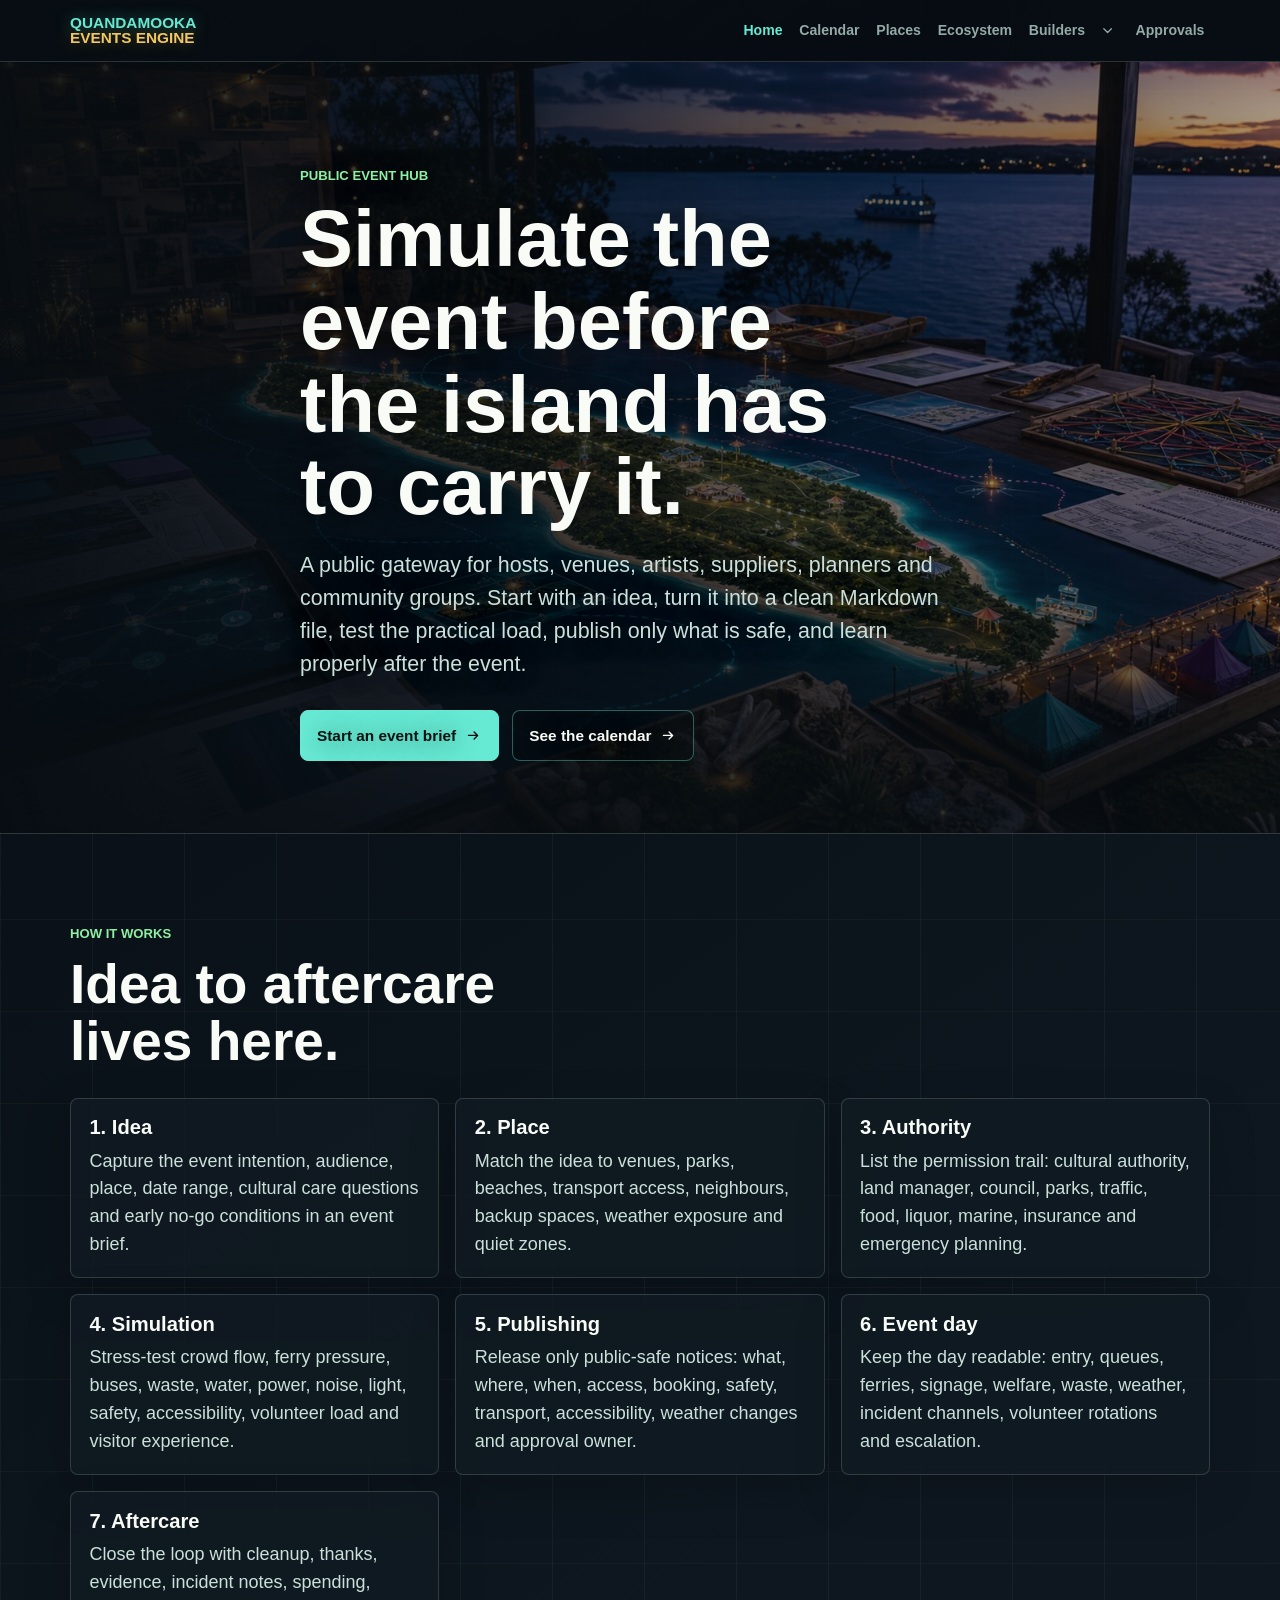
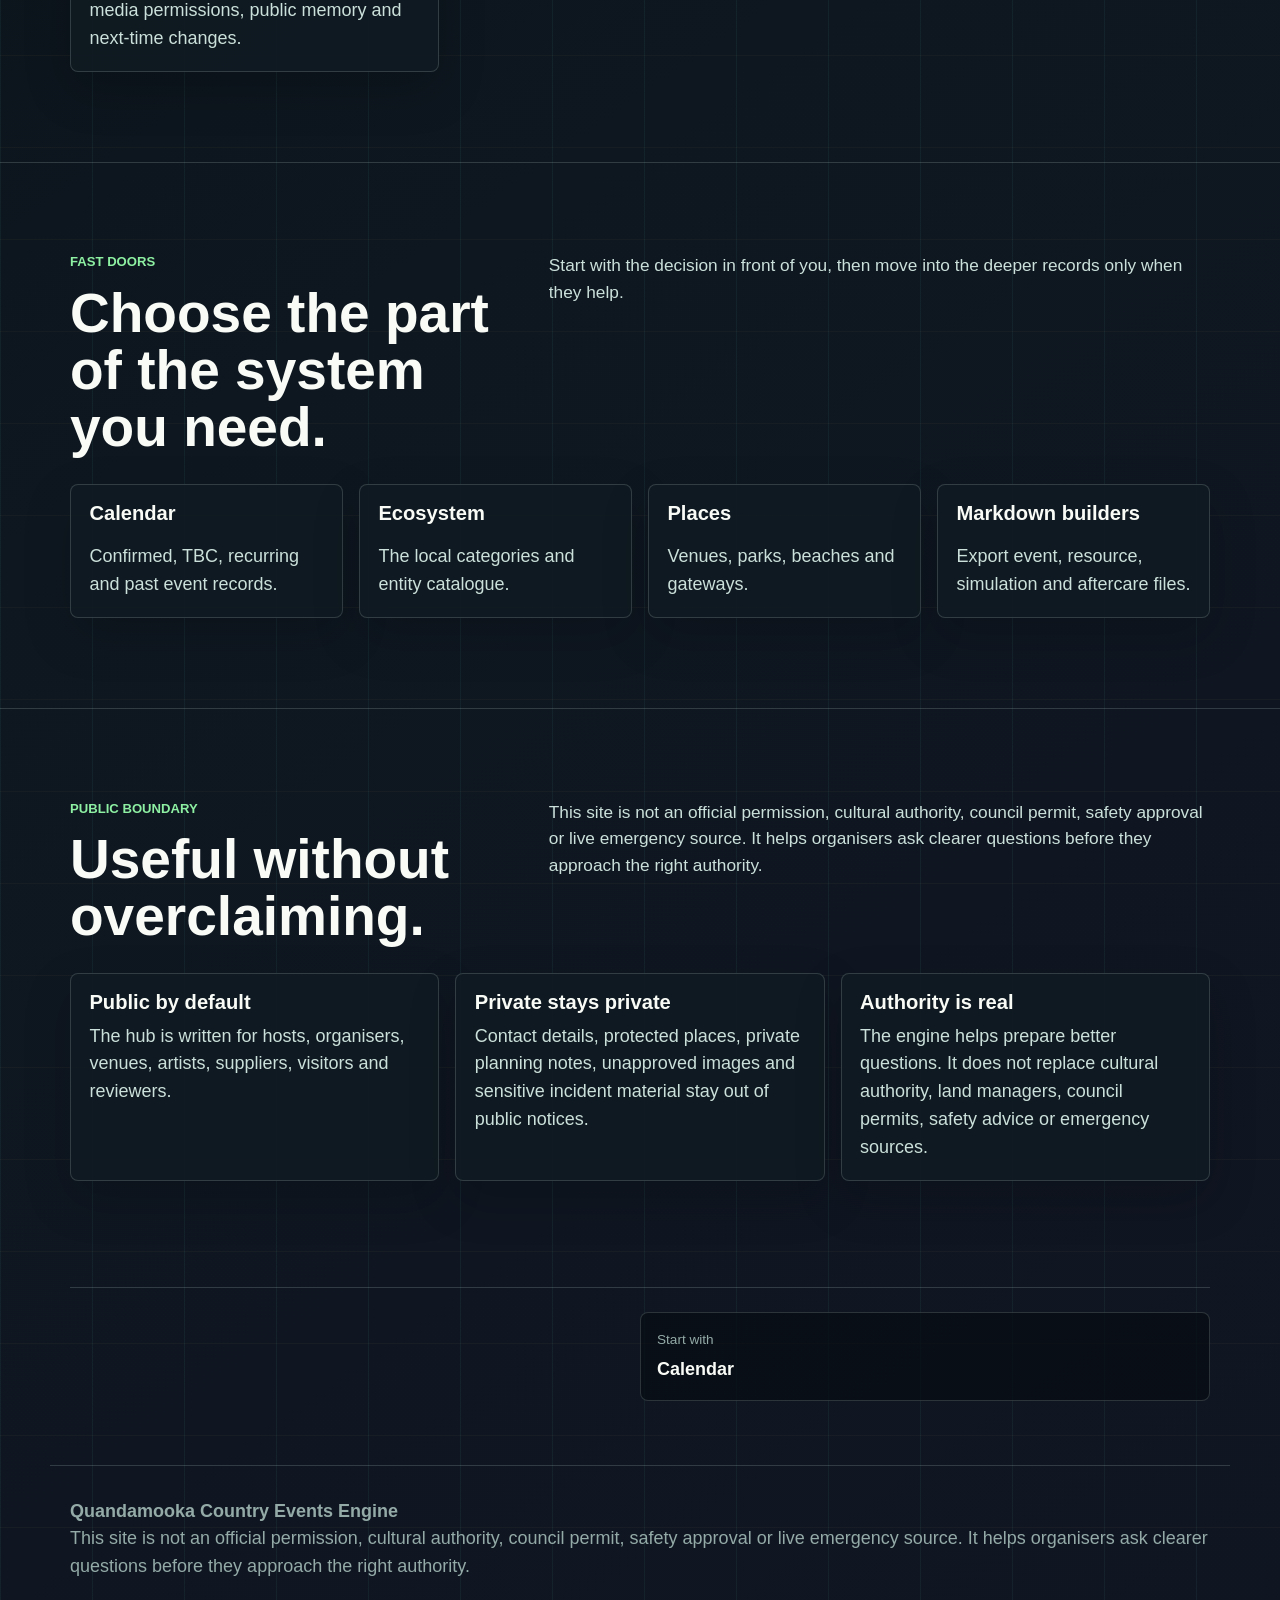
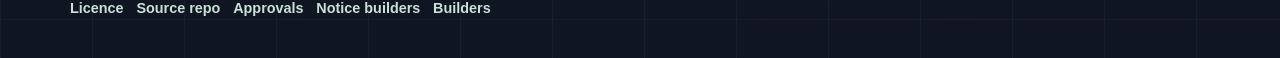
==== index.html @ 0f0fdc71 "Initial public events engine site" ====
<!doctype html>
<html lang="en-AU">
  <head>
    <meta charset="utf-8">
    <meta name="viewport" content="width=device-width, initial-scale=1">
    <meta name="description" content="A public hub for planning, simulating, approving, hosting and learning from events on Quandamooka Country.">
    <meta property="og:title" content="Quandamooka Country Events Engine">
    <meta property="og:description" content="Markdown builders, event catalogues and public-safe planning flows for island-scale events.">
    <meta property="og:image" content="assets/images/hero-engine.webp">
    <title>Quandamooka Country Events Engine</title>
    <link rel="icon" href="assets/images/hero-engine.webp">
    <link rel="stylesheet" href="assets/styles.css?v=public-release-20260523">
    <script defer src="assets/noticeboard-data.js?v=public-release-20260523"></script>
    <script defer src="assets/site-data.js?v=public-release-20260523"></script>
    <script defer src="assets/app.js?v=public-release-20260523"></script>
  </head>
  <body data-page="home">
    <a class="skip-link" href="#main">Skip to content</a>
    <header class="site-header" data-site-header></header>
    <main id="main" data-page-main></main>
    <footer class="site-footer" data-site-footer></footer>
    <button class="to-top" type="button" data-to-top aria-label="Back to top">Top</button>
  </body>
</html>
---- assets/styles.css ----
:root {
  --ink: #070d12;
  --ink-2: #0e1720;
  --panel: rgba(16, 26, 34, 0.9);
  --panel-strong: #14242c;
  --text: #f8fbf6;
  --soft: #cbe0da;
  --muted: #93aaa7;
  --line: rgba(203, 224, 218, 0.18);
  --aqua: #67ead4;
  --gold: #f3c75f;
  --coral: #ff876f;
  --violet: #a88cff;
  --green: #8df0a2;
  --shadow: 0 22px 70px rgba(0, 0, 0, 0.34);
  --heading: "Nunito Sans", "Avenir Next", Arial, sans-serif;
  --body: "Atkinson Hyperlegible", "Segoe UI", Arial, sans-serif;
  --max: 1180px;
}

* {
  box-sizing: border-box;
}

[hidden] {
  display: none !important;
}

html {
  background: var(--ink);
  scroll-behavior: smooth;
}

body {
  background:
    linear-gradient(90deg, rgba(103, 234, 212, 0.06) 1px, transparent 1px),
    linear-gradient(0deg, rgba(243, 199, 95, 0.04) 1px, transparent 1px),
    linear-gradient(145deg, rgba(103, 234, 212, 0.08), transparent 34rem),
    linear-gradient(215deg, rgba(168, 140, 255, 0.09), transparent 38rem),
    linear-gradient(145deg, #070d12, #0e1720 52%, #101522);
  background-size: 92px 92px, 92px 92px, auto, auto, auto;
  color: var(--text);
  font-family: var(--body);
  font-size: 18px;
  line-height: 1.55;
  margin: 0;
  min-height: 100vh;
  overflow-x: hidden;
}

body.nav-open {
  overflow: hidden;
}

a {
  color: inherit;
}

img {
  display: block;
  height: auto;
  max-width: 100%;
}

button,
input,
select,
textarea {
  font: inherit;
}

.skip-link {
  background: var(--gold);
  color: #071112;
  left: 1rem;
  padding: 0.65rem 0.85rem;
  position: absolute;
  top: -4rem;
  z-index: 40;
}

.skip-link:focus {
  top: 1rem;
}

.site-header {
  background: rgba(7, 13, 18, 0.92);
  border-bottom: 1px solid var(--line);
  position: sticky;
  top: 0;
  z-index: 25;
}

.nav {
  align-items: center;
  display: flex;
  gap: 1.2rem;
  justify-content: space-between;
  margin: 0 auto;
  max-width: var(--max);
  padding: 0.78rem 1.25rem;
}

.brand-mark {
  display: grid;
  font-family: var(--heading);
  font-size: 0.96rem;
  font-weight: 900;
  letter-spacing: 0;
  line-height: 0.92;
  text-decoration: none;
  text-transform: uppercase;
}

.brand-mark span:first-child {
  color: var(--aqua);
  text-shadow: 0 0 16px rgba(103, 234, 212, 0.44);
}

.brand-mark span:last-child {
  color: var(--gold);
  text-shadow: 0 0 16px rgba(243, 199, 95, 0.34);
}

.nav-links {
  align-items: center;
  display: flex;
  gap: 0.35rem;
}

.nav-item {
  position: relative;
}

.nav-links a,
.nav-menu-button {
  color: var(--muted);
  font-family: var(--heading);
  font-size: 0.88rem;
  font-weight: 850;
  text-decoration: none;
  white-space: nowrap;
}

.nav-links a:hover,
.nav-links a:focus,
.nav-links a[aria-current="page"],
.nav-item.is-current .nav-parent-link,
.nav-item.is-current .nav-menu-button,
.nav-menu-button:hover,
.nav-menu-button:focus {
  color: var(--aqua);
}

.nav-main-link,
.nav-parent-link,
.nav-menu-button {
  border-radius: 8px;
  display: inline-flex;
  padding: 0.45rem 0.35rem;
}

.nav-parent {
  align-items: center;
  display: inline-flex;
}

.nav-menu-button {
  align-items: center;
  background: transparent;
  border: 0;
  cursor: pointer;
  gap: 0.38rem;
  justify-content: center;
  min-height: 2.1rem;
  min-width: 2.1rem;
}

.nav-menu-button svg {
  height: 0.95rem;
  transition: transform 160ms ease;
  width: 0.95rem;
}

.nav-item.is-open .nav-menu-button svg,
.has-dropdown:hover .nav-menu-button svg,
.has-dropdown:focus-within .nav-menu-button svg {
  transform: rotate(180deg);
}

.nav-dropdown {
  background: rgba(7, 13, 18, 0.98);
  border: 1px solid var(--line);
  border-radius: 8px;
  box-shadow: var(--shadow);
  display: none;
  gap: 0.15rem;
  min-width: 14rem;
  padding: 0.65rem;
  position: absolute;
  right: 0;
  top: 100%;
  z-index: 35;
}

.has-dropdown:hover .nav-dropdown,
.has-dropdown:focus-within .nav-dropdown,
.has-dropdown.is-open .nav-dropdown {
  display: grid;
}

.nav-dropdown a {
  border-radius: 8px;
  color: var(--soft);
  display: block;
  padding: 0.58rem 0.65rem;
  white-space: normal;
}

.nav-dropdown a:hover,
.nav-dropdown a:focus {
  background: rgba(103, 234, 212, 0.11);
}

.nav-toggle {
  align-items: center;
  background: transparent;
  border: 1px solid rgba(103, 234, 212, 0.5);
  border-radius: 8px;
  color: var(--text);
  cursor: pointer;
  display: none;
  flex-direction: column;
  gap: 0.28rem;
  justify-content: center;
  min-height: 2.65rem;
  min-width: 2.9rem;
  padding: 0 0.75rem;
}

.nav-toggle span {
  background: var(--aqua);
  display: block;
  height: 2px;
  width: 1.1rem;
}

.site-shell,
.site-footer {
  margin: 0 auto;
  max-width: var(--max);
  padding-left: 1.25rem;
  padding-right: 1.25rem;
}

.hero {
  align-items: end;
  border-bottom: 1px solid var(--line);
  display: grid;
  min-height: clamp(32rem, 72vh, 44rem);
  overflow: hidden;
  padding: 6.5rem 1.25rem 4.5rem;
  position: relative;
}

.hero::after {
  background:
    linear-gradient(90deg, rgba(7, 13, 18, 0.94), rgba(7, 13, 18, 0.62) 42%, rgba(7, 13, 18, 0.12)),
    linear-gradient(0deg, rgba(7, 13, 18, 0.72), transparent 42%);
  content: "";
  inset: 0;
  pointer-events: none;
  position: absolute;
  z-index: 1;
}

.hero-copy {
  margin: 0 auto;
  max-width: 680px;
  position: relative;
  text-shadow: 0 2px 24px rgba(0, 0, 0, 0.54);
  width: min(var(--max), 100%);
  z-index: 2;
}

.eyebrow {
  color: var(--green);
  font-family: var(--heading);
  font-size: 0.82rem;
  font-weight: 900;
  letter-spacing: 0;
  margin: 0 0 0.75rem;
  text-transform: uppercase;
}

h1,
h2,
h3 {
  font-family: var(--heading);
  letter-spacing: 0;
  line-height: 1.04;
  margin: 0;
  overflow-wrap: anywhere;
}

h1 {
  font-size: clamp(2.65rem, 6.2vw, 5.55rem);
  max-width: 12ch;
}

h2 {
  font-size: clamp(1.95rem, 4.3vw, 3.7rem);
  max-width: 14ch;
}

h3 {
  font-size: 1.26rem;
}

p {
  margin: 0;
  overflow-wrap: anywhere;
}

.hero-lede {
  color: var(--soft);
  font-size: clamp(1.08rem, 2vw, 1.34rem);
  margin-top: 1.25rem;
  max-width: 40rem;
}

.hero-actions,
.button-row {
  display: flex;
  flex-wrap: wrap;
  gap: 0.85rem;
  margin-top: 1.8rem;
}

.button {
  align-items: center;
  border-radius: 8px;
  cursor: pointer;
  display: inline-flex;
  font-family: var(--heading);
  font-size: 0.96rem;
  font-weight: 900;
  gap: 0.55rem;
  justify-content: center;
  min-height: 3rem;
  min-width: 10rem;
  padding: 0.78rem 1rem;
  text-decoration: none;
}

.button svg {
  flex: 0 0 auto;
  height: 1.05rem;
  width: 1.05rem;
}

.button.primary {
  background: var(--aqua);
  border: 1px solid var(--aqua);
  color: #071112;
}

.button.secondary {
  background: rgba(7, 13, 18, 0.48);
  border: 1px solid rgba(103, 234, 212, 0.38);
  color: var(--text);
}

.button.ghost {
  background: transparent;
  border: 1px solid rgba(243, 199, 95, 0.36);
  color: var(--gold);
  min-width: 0;
}

.hero-media {
  inset: 0;
  margin: 0;
  position: absolute;
  z-index: 0;
}

.hero-media img {
  height: 100%;
  object-fit: cover;
  opacity: 0.72;
  width: 100%;
}

.section {
  padding-bottom: clamp(3.25rem, 7vw, 5.6rem);
  padding-top: clamp(3.25rem, 7vw, 5.6rem);
  scroll-margin-top: 5.2rem;
}

.section + .section {
  border-top: 1px solid var(--line);
}

.section-heading {
  display: grid;
  gap: 1rem;
  grid-template-columns: minmax(0, 0.7fr) minmax(280px, 1fr);
  margin-bottom: 1.7rem;
}

.section-heading > p:last-child {
  color: var(--soft);
  font-size: 1.08rem;
  max-width: 46rem;
}

.grid {
  display: grid;
  gap: 1rem;
}

.grid.two {
  grid-template-columns: repeat(2, minmax(0, 1fr));
}

.grid.three {
  grid-template-columns: repeat(3, minmax(0, 1fr));
}

.grid.four {
  grid-template-columns: repeat(4, minmax(0, 1fr));
}

.builder-set-grid {
  align-items: stretch;
  grid-template-columns: repeat(3, minmax(0, 1fr));
}

.builder-gateway-section .section-heading {
  grid-template-columns: minmax(0, 0.9fr) minmax(280px, 0.8fr);
}

.builder-gateway-section .section-heading > p:last-child {
  align-self: end;
  max-width: 34rem;
}

.builder-set-card {
  align-content: start;
  gap: 0.85rem;
}

.builder-set-card .tag {
  justify-self: start;
}

.panel,
.tile,
.event-card,
.entity-card,
.builder-shell,
.form-panel {
  background: var(--panel);
  border: 1px solid var(--line);
  border-radius: 8px;
  box-shadow: 0 18px 48px rgba(0, 0, 0, 0.18);
}

.panel,
.tile,
.event-card,
.entity-card {
  padding: 1.15rem;
}

.tile h3,
.event-card h3,
.entity-card h3,
.panel h3 {
  color: var(--text);
  margin-bottom: 0.6rem;
}

.tile p,
.event-card p,
.entity-card p,
.panel p,
.meta {
  color: var(--soft);
}

.tag-row,
.filter-row {
  display: flex;
  flex-wrap: wrap;
  gap: 0.45rem;
}

.tag,
.status-pill {
  border: 1px solid rgba(103, 234, 212, 0.28);
  border-radius: 999px;
  color: var(--soft);
  display: inline-flex;
  font-family: var(--heading);
  font-size: 0.78rem;
  font-weight: 850;
  padding: 0.28rem 0.58rem;
}

.status-pill.upcoming {
  border-color: rgba(103, 234, 212, 0.56);
  color: var(--aqua);
}

.status-pill.confirmed {
  border-color: rgba(141, 240, 162, 0.58);
  color: var(--green);
}

.status-pill.past {
  border-color: rgba(243, 199, 95, 0.5);
  color: var(--gold);
}

.status-pill.needs-check,
.status-pill.tbc {
  border-color: rgba(255, 135, 111, 0.54);
  color: var(--coral);
}

.status-pill.recurring {
  border-color: rgba(168, 140, 255, 0.56);
  color: var(--violet);
}

.status-pill.historical {
  border-color: rgba(203, 224, 218, 0.35);
  color: var(--soft);
}

.calendar-summary {
  display: grid;
  gap: 0.8rem;
  grid-template-columns: repeat(4, minmax(0, 1fr));
  margin-bottom: 1.15rem;
}

.calendar-summary article {
  background: rgba(7, 13, 18, 0.7);
  border: 1px solid var(--line);
  border-radius: 8px;
  padding: 1rem;
}

.calendar-summary strong {
  color: var(--aqua);
  display: block;
  font-family: var(--heading);
  font-size: clamp(1.8rem, 4vw, 2.8rem);
  line-height: 1;
}

.calendar-summary span {
  color: var(--soft);
  display: block;
  font-size: 0.92rem;
  margin-top: 0.35rem;
}

.event-card {
  display: grid;
  gap: 0.75rem;
}

.event-card-top {
  align-items: center;
  display: flex;
  flex-wrap: wrap;
  gap: 0.55rem;
  justify-content: space-between;
}

.source-status {
  color: var(--muted);
  font-size: 0.82rem;
}

.event-concise {
  font-size: 1.03rem;
}

.event-facts {
  display: grid;
  gap: 0.45rem;
  margin: 0;
}

.event-facts div {
  display: grid;
  gap: 0.35rem;
  grid-template-columns: 5rem minmax(0, 1fr);
}

.event-facts dt {
  color: var(--muted);
  font-family: var(--heading);
  font-size: 0.78rem;
  font-weight: 900;
  text-transform: uppercase;
}

.event-facts dd {
  color: var(--soft);
  margin: 0;
}

.event-detail {
  border-top: 1px solid var(--line);
  padding-top: 0.75rem;
}

.event-detail summary {
  color: var(--aqua);
  cursor: pointer;
  font-family: var(--heading);
  font-weight: 900;
}

.detail-grid {
  display: grid;
  gap: 0.8rem;
  grid-template-columns: repeat(2, minmax(0, 1fr));
  margin-top: 0.85rem;
}

.detail-grid strong {
  color: var(--gold);
  display: block;
  font-family: var(--heading);
  font-size: 0.84rem;
  margin-bottom: 0.25rem;
  text-transform: uppercase;
}

.event-meta {
  color: var(--muted);
  display: flex;
  flex-wrap: wrap;
  gap: 0.45rem 0.8rem;
  font-size: 0.92rem;
}

.link-card {
  color: inherit;
  display: grid;
  gap: 0.6rem;
  min-height: 100%;
  text-decoration: none;
}

.link-card:hover,
.link-card:focus {
  border-color: rgba(103, 234, 212, 0.55);
}

.place-map-shell {
  display: grid;
  gap: 1rem;
  grid-template-columns: minmax(0, 1fr) minmax(280px, 0.52fr);
  margin-bottom: 1rem;
}

.real-place-map {
  background: #0a1518;
  border: 1px solid var(--line);
  border-radius: 8px;
  min-height: 32rem;
  overflow: hidden;
}

.real-place-map .leaflet-control-attribution {
  font-size: 0.68rem;
}

.real-place-map .leaflet-popup-content-wrapper,
.real-place-map .leaflet-popup-tip {
  background: #071112;
  color: var(--soft);
}

.real-place-map .leaflet-popup-content strong {
  color: var(--text);
}

.map-pin-shell {
  background: transparent;
  border: 0;
}

.map-pin {
  align-items: center;
  background: var(--gold);
  border: 2px solid rgba(7, 13, 18, 0.78);
  border-radius: 999px;
  box-shadow: 0 8px 20px rgba(0, 0, 0, 0.32);
  color: #071112;
  display: inline-flex;
  font-family: var(--heading);
  font-size: 0.76rem;
  font-weight: 900;
  height: 2rem;
  justify-content: center;
  transition: background 140ms ease, transform 140ms ease, box-shadow 140ms ease;
  width: 2rem;
}

.map-pin:hover,
.map-pin.is-active {
  background: var(--aqua);
  box-shadow: 0 10px 26px rgba(103, 234, 212, 0.25);
  transform: scale(1.12);
}

.map-fallback {
  color: var(--soft);
  margin: 0;
  padding: 1rem;
}

.place-detail {
  background: var(--panel);
  border: 1px solid var(--line);
  border-radius: 8px;
  display: grid;
  gap: 0.8rem;
  padding: 1.1rem;
}

.place-detail h3 {
  color: var(--text);
}

.place-detail p {
  color: var(--soft);
}

.place-detail strong {
  color: var(--gold);
}

.detail-divider {
  border-top: 1px solid var(--line);
}

.place-list {
  display: grid;
  gap: 1rem;
  grid-template-columns: repeat(3, minmax(0, 1fr));
  margin-bottom: 1.2rem;
}

.place-card {
  background: var(--panel);
  border: 1px solid var(--line);
  border-radius: 8px;
  cursor: pointer;
  display: grid;
  gap: 0.62rem;
  padding: 1rem;
}

.place-card:hover,
.place-card:focus,
.place-card.is-active {
  border-color: rgba(103, 234, 212, 0.58);
}

.place-card.is-active {
  background: rgba(103, 234, 212, 0.1);
}

.control-bar {
  align-items: center;
  display: flex;
  flex-wrap: wrap;
  gap: 0.75rem;
  margin-bottom: 1.2rem;
}

.calendar-controls {
  align-items: stretch;
}

.calendar-controls .filter-row {
  flex: 1 1 100%;
}

.search-input,
.select-input,
.field,
textarea {
  background: rgba(5, 11, 15, 0.72);
  border: 1px solid rgba(203, 224, 218, 0.2);
  border-radius: 8px;
  color: var(--text);
  min-height: 2.8rem;
  padding: 0.72rem 0.82rem;
  width: 100%;
}

.search-input {
  max-width: 27rem;
}

.select-input {
  max-width: 18rem;
}

.entity-browser {
  display: grid;
  gap: 1.25rem;
}

.entity-card {
  display: grid;
  gap: 0.65rem;
}

.entity-card.is-hidden {
  display: none;
}

.category-heading {
  align-items: end;
  display: flex;
  flex-wrap: wrap;
  gap: 0.8rem;
  justify-content: space-between;
  margin-bottom: 0.9rem;
}

.builder-shell {
  overflow: hidden;
}

.builder-tabs {
  display: flex;
  flex-wrap: wrap;
  gap: 0.35rem;
  padding: 0.8rem;
}

.builder-tab {
  background: rgba(7, 13, 18, 0.72);
  border: 1px solid rgba(203, 224, 218, 0.16);
  border-radius: 8px;
  color: var(--soft);
  cursor: pointer;
  font-family: var(--heading);
  font-weight: 850;
  padding: 0.62rem 0.75rem;
}

.builder-tab[aria-selected="true"] {
  background: var(--aqua);
  color: #071112;
}

.builder-tab.reset-filter {
  border-color: rgba(255, 135, 111, 0.48);
  color: var(--coral);
}

.form-panel {
  border-left: 0;
  border-radius: 0;
  border-right: 0;
  border-bottom: 0;
  display: grid;
  gap: 1rem;
  grid-template-columns: minmax(0, 0.9fr) minmax(320px, 0.9fr);
  padding: 1rem;
  scroll-margin-top: 5.2rem;
}

.md-form {
  display: grid;
  gap: 0.85rem;
}

.md-form label {
  color: var(--soft);
  display: grid;
  gap: 0.35rem;
  font-family: var(--heading);
  font-size: 0.9rem;
  font-weight: 850;
}

.md-form span {
  color: var(--muted);
  font-family: var(--body);
  font-size: 0.86rem;
  font-weight: 400;
}

textarea {
  min-height: 6.5rem;
  resize: vertical;
}

.md-output {
  background: #061015;
  border: 1px solid rgba(103, 234, 212, 0.2);
  border-radius: 8px;
  color: #e8fff9;
  font-family: Consolas, "Liberation Mono", monospace;
  font-size: 0.86rem;
  line-height: 1.45;
  min-height: 33rem;
  padding: 1rem;
}

.form-actions {
  display: flex;
  flex-wrap: wrap;
  gap: 0.65rem;
}

.builder-panel-nav {
  border-top: 1px solid var(--line);
  display: flex;
  flex-wrap: wrap;
  gap: 0.75rem;
  grid-column: 1 / -1;
  justify-content: space-between;
  padding-top: 1rem;
}

.builder-panel-nav .button {
  flex: 1 1 15rem;
}

.status-line {
  color: var(--green);
  font-size: 0.9rem;
  min-height: 1.4rem;
}

.page-nav {
  border-top: 1px solid var(--line);
  display: grid;
  gap: 1rem;
  grid-template-columns: 1fr 1fr;
  margin-top: 1rem;
  padding-bottom: 4rem;
  padding-top: 1.5rem;
}

.page-nav.single {
  grid-template-columns: minmax(0, 0.5fr);
  justify-content: end;
}

.page-nav a {
  background: rgba(7, 13, 18, 0.72);
  border: 1px solid var(--line);
  border-radius: 8px;
  display: grid;
  gap: 0.35rem;
  padding: 1rem;
  text-decoration: none;
}

.page-nav a:hover,
.page-nav a:focus {
  border-color: rgba(103, 234, 212, 0.55);
}

.page-nav span {
  color: var(--muted);
  font-size: 0.85rem;
}

.page-nav strong {
  color: var(--text);
  font-family: var(--heading);
}

.site-footer {
  border-top: 1px solid var(--line);
  color: var(--muted);
  display: flex;
  flex-wrap: wrap;
  gap: 1rem;
  justify-content: space-between;
  padding-bottom: 2.4rem;
  padding-top: 2rem;
}

.footer-links {
  display: flex;
  flex-wrap: wrap;
  gap: 0.8rem;
}

.footer-links a {
  color: var(--soft);
  font-family: var(--heading);
  font-size: 0.9rem;
  font-weight: 850;
  text-decoration: none;
}

.to-top {
  background: var(--gold);
  border: 0;
  border-radius: 8px;
  bottom: 1rem;
  box-shadow: var(--shadow);
  color: #071112;
  cursor: pointer;
  font-family: var(--heading);
  font-weight: 900;
  opacity: 0;
  padding: 0.72rem 0.84rem;
  pointer-events: none;
  position: fixed;
  right: 1rem;
  transform: translateY(0.5rem);
  transition: opacity 160ms ease, transform 160ms ease;
  z-index: 30;
}

.to-top.is-visible {
  opacity: 1;
  pointer-events: auto;
  transform: translateY(0);
}

body.nav-open .to-top {
  opacity: 0;
  pointer-events: none;
}

.empty-note {
  color: var(--muted);
  padding: 1rem;
}

@media (max-width: 980px) {
  .nav-toggle {
    display: inline-flex;
  }

  .nav-links {
    align-items: stretch;
    background: rgba(7, 13, 18, 0.98);
    border-left: 1px solid var(--line);
    display: none;
    flex-direction: column;
    inset: 70px 0 auto auto;
    max-height: calc(100vh - 70px);
    overflow: auto;
    padding: 1rem;
    position: fixed;
    width: min(22rem, 92vw);
  }

  .nav-links.is-open {
    display: flex;
  }

  .nav-links a,
  .nav-menu-button {
    font-size: 1rem;
    padding: 0.45rem 0;
    white-space: normal;
  }

  .nav-item {
    width: 100%;
  }

  .nav-main-link,
  .nav-parent-link,
  .nav-menu-button {
    justify-content: space-between;
    width: 100%;
  }

  .nav-parent {
    align-items: stretch;
    display: flex;
    gap: 0.45rem;
    width: 100%;
  }

  .nav-parent-link {
    flex: 1;
  }

  .nav-menu-button {
    border: 1px solid rgba(103, 234, 212, 0.24);
    flex: 0 0 3rem;
    padding-left: 0.55rem;
    padding-right: 0.55rem;
  }

  .nav-dropdown {
    background: rgba(103, 234, 212, 0.06);
    box-shadow: none;
    display: none;
    margin: 0.35rem 0 0.55rem;
    min-width: 0;
    position: static;
    width: 100%;
  }

  .has-dropdown:hover .nav-dropdown {
    display: none;
  }

  .has-dropdown.is-open .nav-dropdown,
  .has-dropdown:focus-within .nav-dropdown {
    display: grid;
  }

  .nav-dropdown a {
    font-size: 0.92rem;
    padding: 0.4rem 0.55rem;
  }

  .hero,
  .section-heading,
  .builder-gateway-section .section-heading,
  .form-panel,
  .place-map-shell {
    grid-template-columns: 1fr;
  }

  h1 {
    max-width: 13ch;
  }

  .grid.three,
  .grid.four,
  .builder-set-grid,
  .calendar-summary,
  .place-list {
    grid-template-columns: repeat(2, minmax(0, 1fr));
  }
}

@media (max-width: 680px) {
  body {
    font-size: 16px;
  }

  .hero {
    min-height: 30rem;
    padding-bottom: 3rem;
    padding-top: 4.4rem;
  }

  .hero::after {
    background:
      linear-gradient(0deg, rgba(7, 13, 18, 0.86), rgba(7, 13, 18, 0.5)),
      linear-gradient(90deg, rgba(7, 13, 18, 0.94), rgba(7, 13, 18, 0.28));
  }

  .grid.two,
  .grid.three,
  .grid.four,
  .builder-set-grid,
  .place-list,
  .calendar-summary,
  .detail-grid,
  .page-nav {
    grid-template-columns: 1fr;
  }

  .page-nav.single {
    grid-template-columns: 1fr;
  }

  .event-facts div {
    grid-template-columns: 1fr;
  }

  .button {
    width: 100%;
  }

  .site-footer {
    display: grid;
  }
}
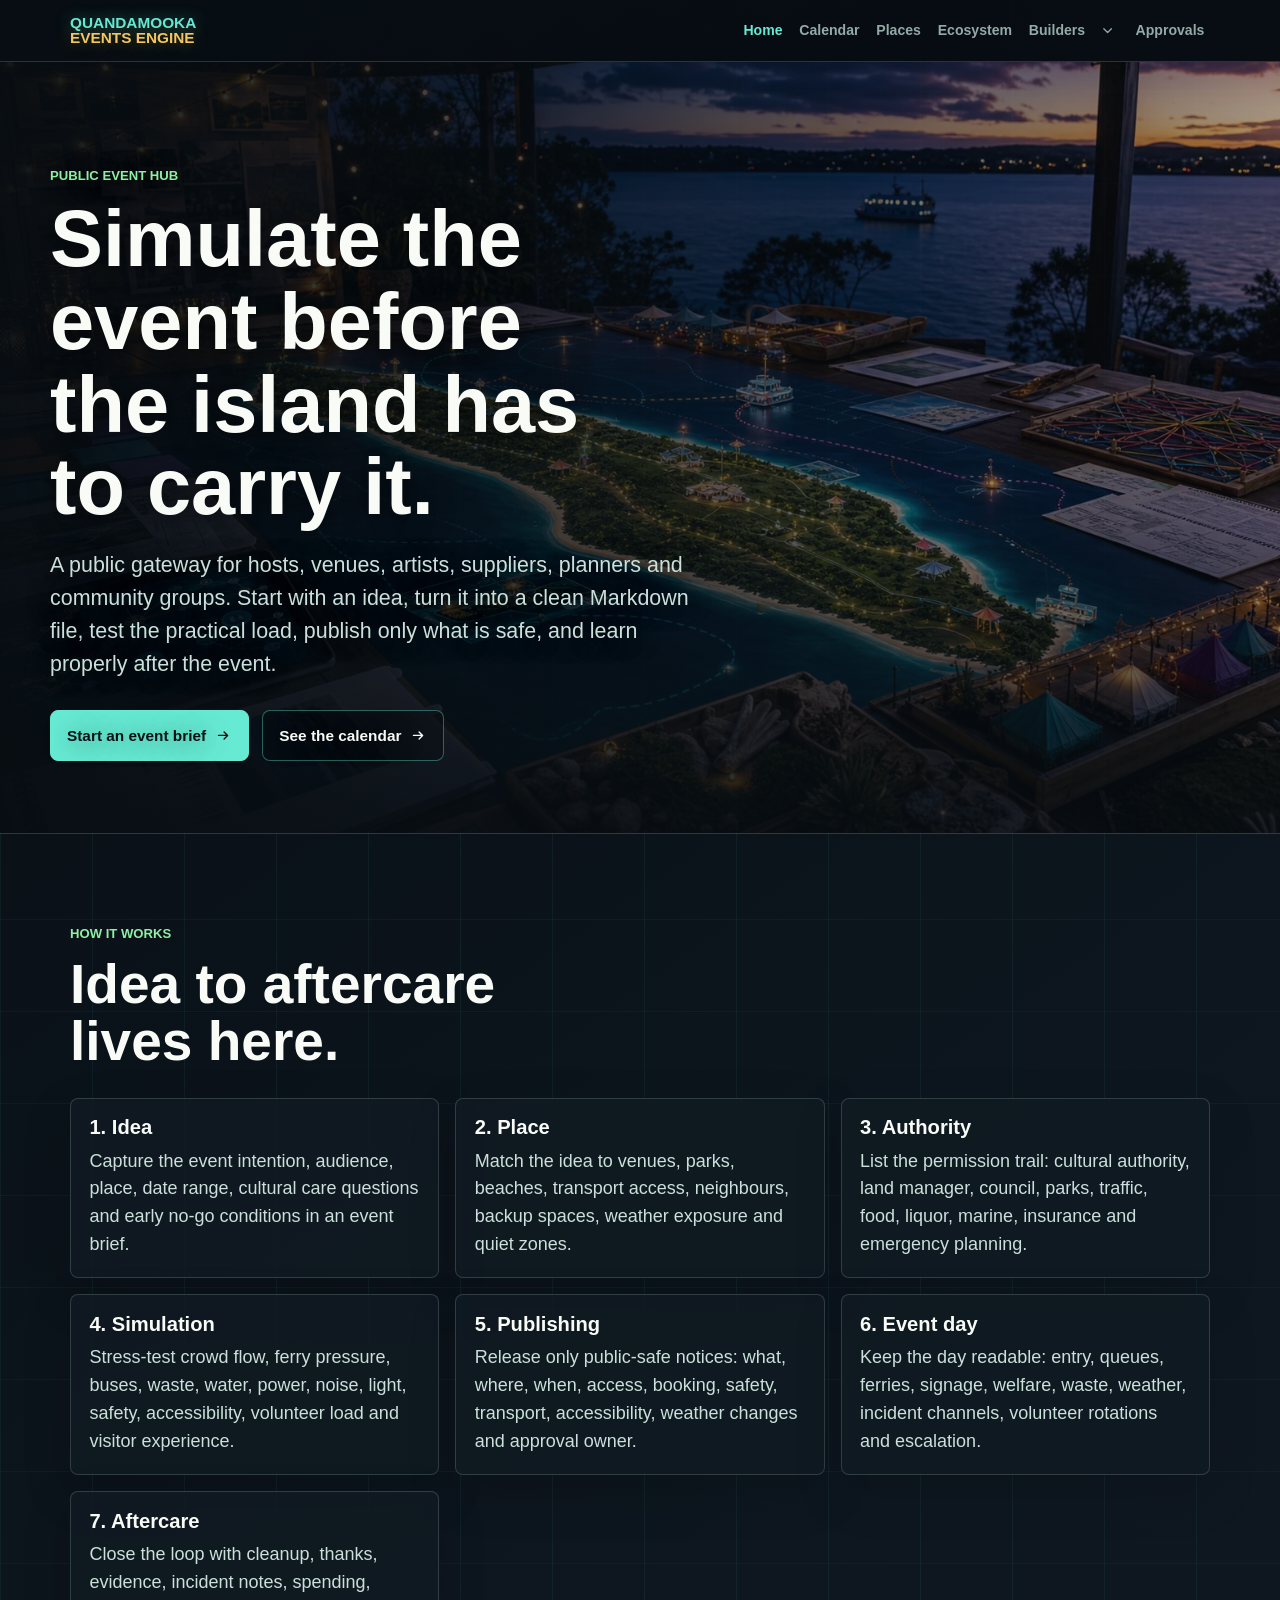
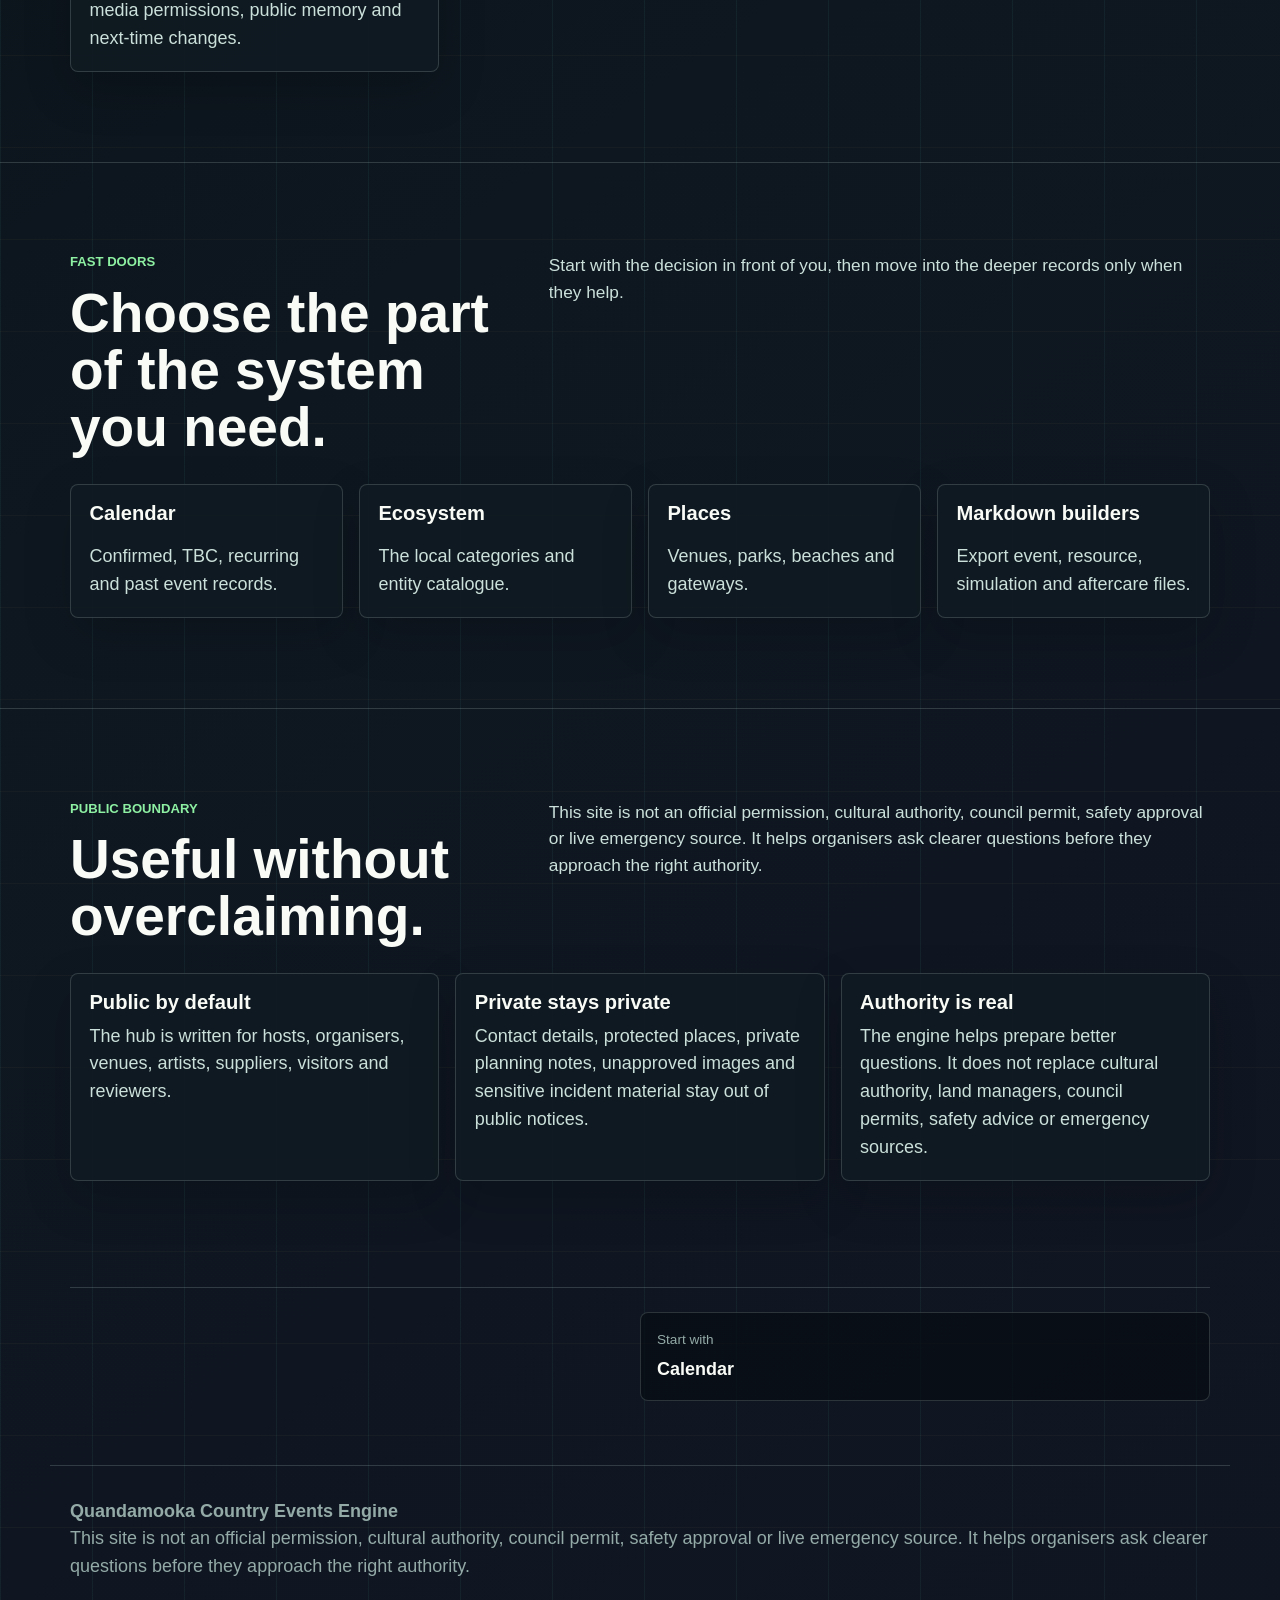
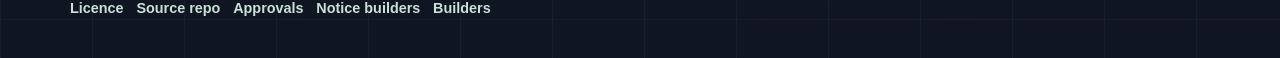
==== commit 5ac5a369: "Align heroes and expand places map" ====
--- a/index.html
+++ b/index.html
@@ -9,7 +9,7 @@
     <meta property="og:image" content="assets/images/hero-engine.webp">
     <title>Quandamooka Country Events Engine</title>
     <link rel="icon" href="assets/images/hero-engine.webp">
-    <link rel="stylesheet" href="assets/styles.css?v=public-release-20260523">
+    <link rel="stylesheet" href="assets/styles.css?v=hero-left-20260602">
     <script defer src="assets/noticeboard-data.js?v=public-release-20260523"></script>
     <script defer src="assets/site-data.js?v=public-release-20260523"></script>
     <script defer src="assets/app.js?v=public-release-20260523"></script>
--- a/assets/styles.css
+++ b/assets/styles.css
@@ -276,7 +276,7 @@
 
 .hero-copy {
   margin: 0 auto;
-  max-width: 680px;
+  max-width: var(--max);
   position: relative;
   text-shadow: 0 2px 24px rgba(0, 0, 0, 0.54);
   width: min(var(--max), 100%);
@@ -701,26 +701,79 @@
 
 .map-pin {
   align-items: center;
-  background: var(--gold);
+  --pin-bg: var(--gold);
+  background: var(--pin-bg);
   border: 2px solid rgba(7, 13, 18, 0.78);
-  border-radius: 999px;
+  border-radius: 50% 50% 50% 0;
   box-shadow: 0 8px 20px rgba(0, 0, 0, 0.32);
   color: #071112;
   display: inline-flex;
   font-family: var(--heading);
   font-size: 0.76rem;
   font-weight: 900;
-  height: 2rem;
+  height: 2.12rem;
   justify-content: center;
+  transform: rotate(-45deg);
+  transform-origin: center;
   transition: background 140ms ease, transform 140ms ease, box-shadow 140ms ease;
-  width: 2rem;
+  width: 2.12rem;
+}
+
+.map-pin-label {
+  display: inline-block;
+  line-height: 1;
+  transform: rotate(45deg);
+}
+
+.map-pin--food {
+  --pin-bg: #ffb85c;
+}
+
+.map-pin--retail {
+  --pin-bg: #9ad7ff;
+}
+
+.map-pin--creative {
+  --pin-bg: #ff84c2;
+}
+
+.map-pin--camping {
+  --pin-bg: #89d96b;
+}
+
+.map-pin--beach {
+  --pin-bg: #66d4ff;
+}
+
+.map-pin--amenity {
+  --pin-bg: #f0e08a;
+}
+
+.map-pin--sport {
+  --pin-bg: #85e0ae;
+}
+
+.map-pin--transport {
+  --pin-bg: #f7cb5c;
+}
+
+.map-pin--nature {
+  --pin-bg: #77c66e;
+}
+
+.map-pin--civic {
+  --pin-bg: #ff9d76;
+}
+
+.map-pin--default {
+  --pin-bg: var(--gold);
 }
 
 .map-pin:hover,
 .map-pin.is-active {
   background: var(--aqua);
   box-shadow: 0 10px 26px rgba(103, 234, 212, 0.25);
-  transform: scale(1.12);
+  transform: rotate(-45deg) scale(1.12);
 }
 
 .map-fallback {
@@ -787,6 +840,33 @@
   flex-wrap: wrap;
   gap: 0.75rem;
   margin-bottom: 1.2rem;
+}
+
+.map-shortcuts {
+  display: flex;
+  flex-wrap: wrap;
+  gap: 0.55rem;
+  margin: -0.35rem 0 1rem;
+}
+
+.map-shortcut-button {
+  background: rgba(7, 13, 18, 0.72);
+  border: 1px solid rgba(203, 224, 218, 0.18);
+  border-radius: 8px;
+  color: var(--soft);
+  cursor: pointer;
+  font-family: var(--heading);
+  font-weight: 850;
+  min-height: 2.6rem;
+  padding: 0.58rem 0.78rem;
+}
+
+.map-shortcut-button:hover,
+.map-shortcut-button:focus,
+.map-shortcut-button.is-active {
+  background: rgba(103, 234, 212, 0.12);
+  border-color: rgba(103, 234, 212, 0.58);
+  color: var(--text);
 }
 
 .calendar-controls {
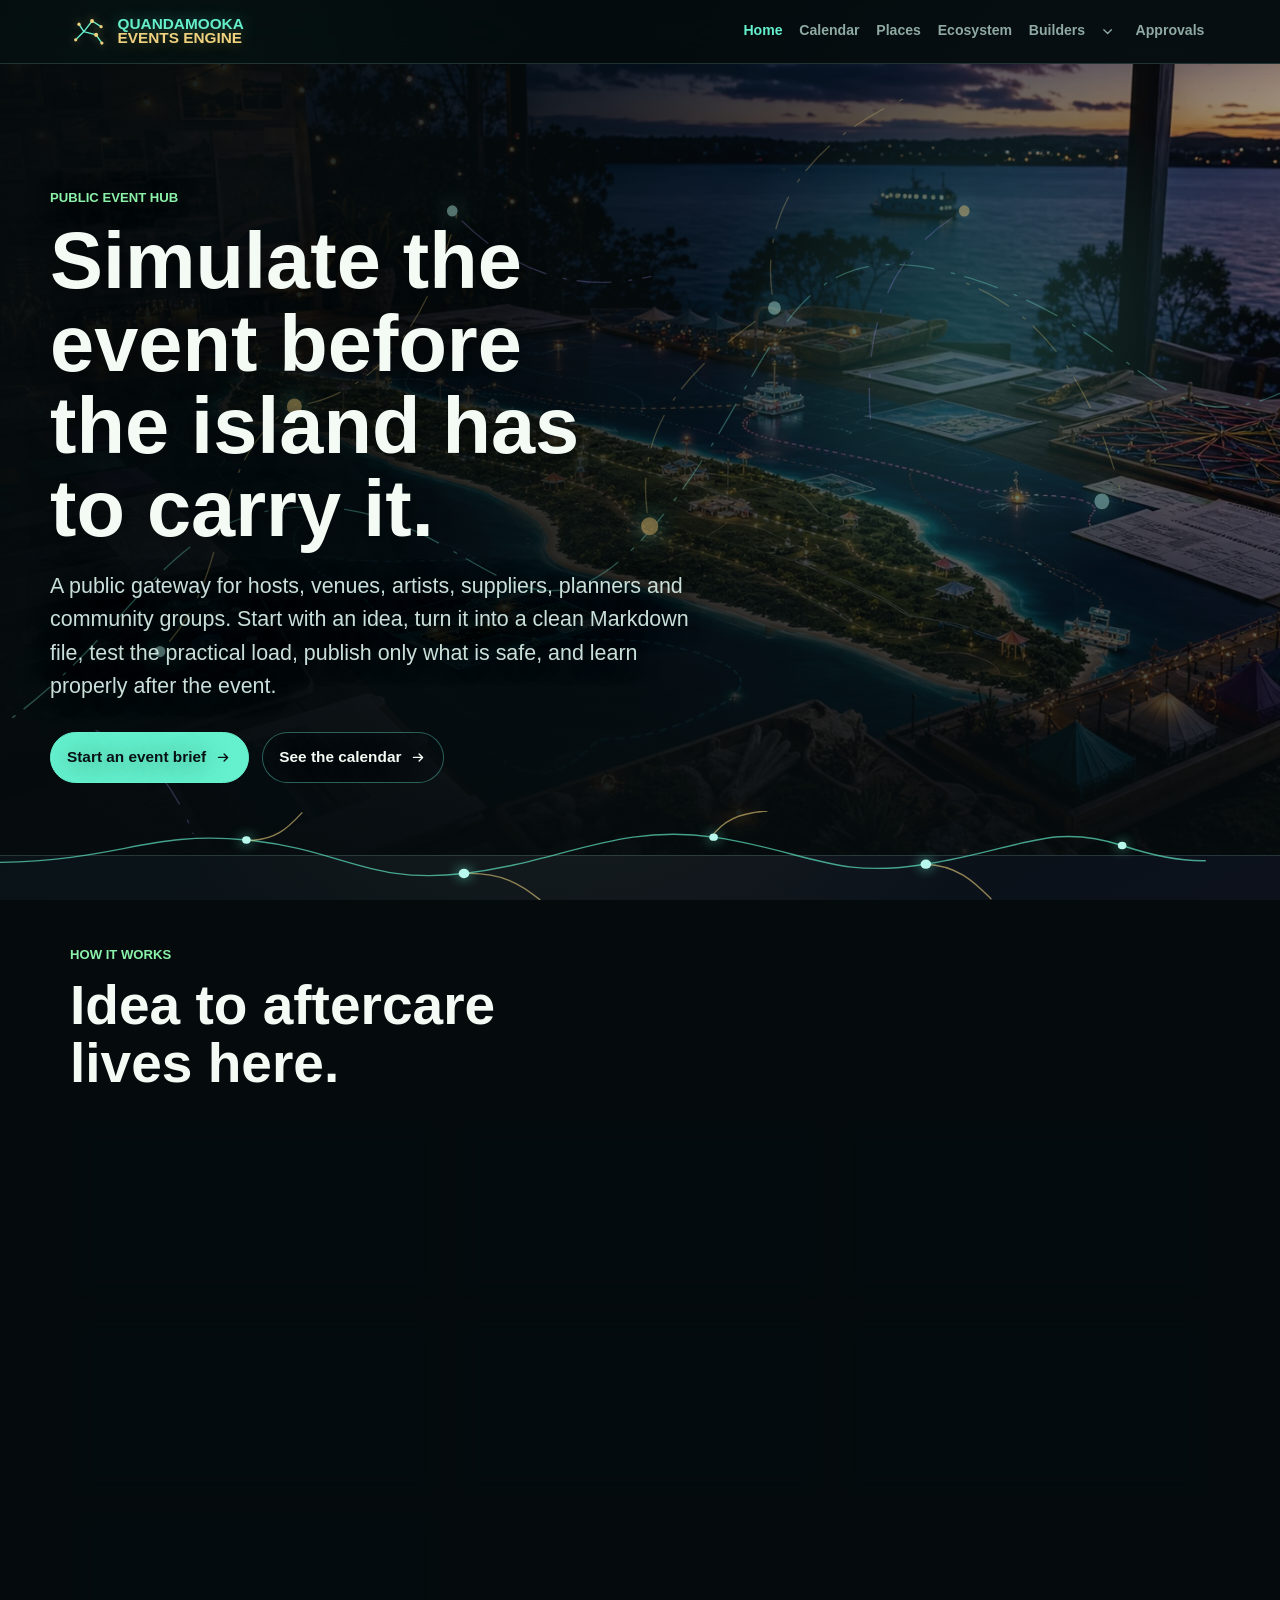
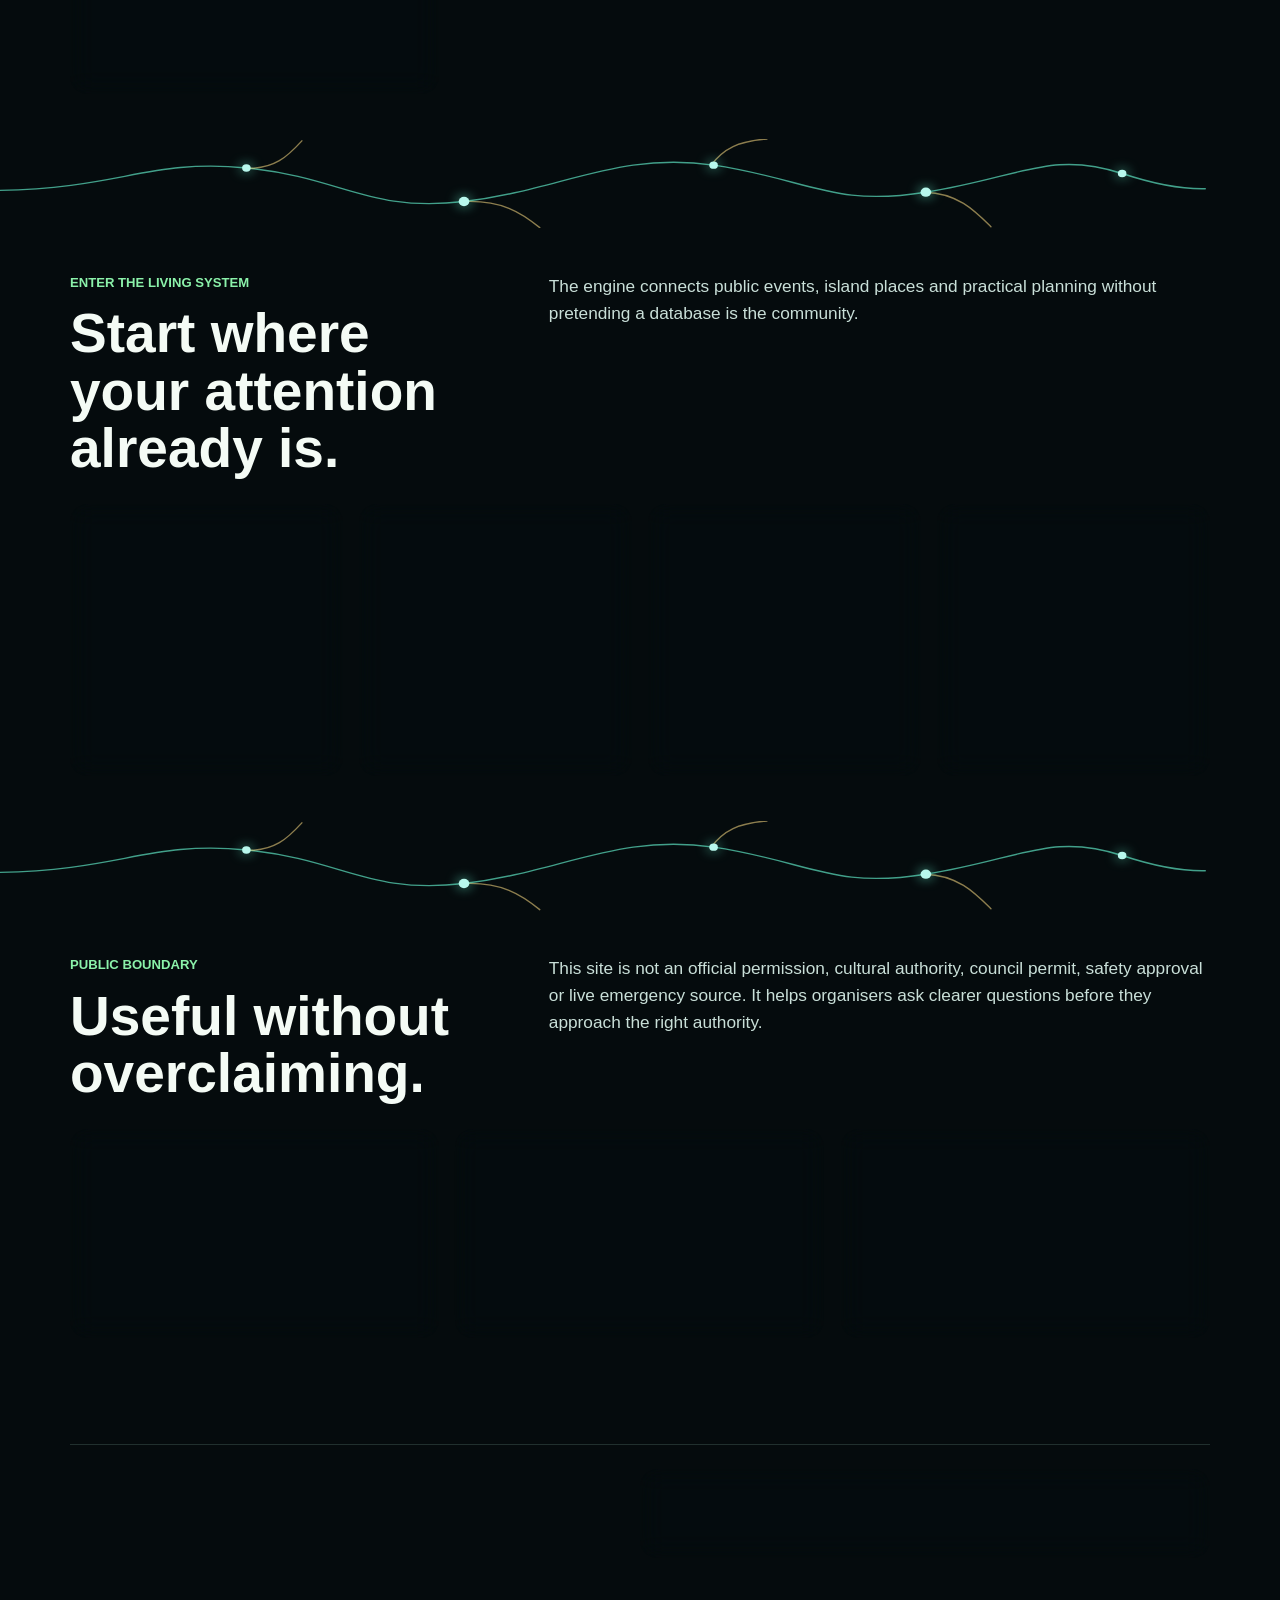
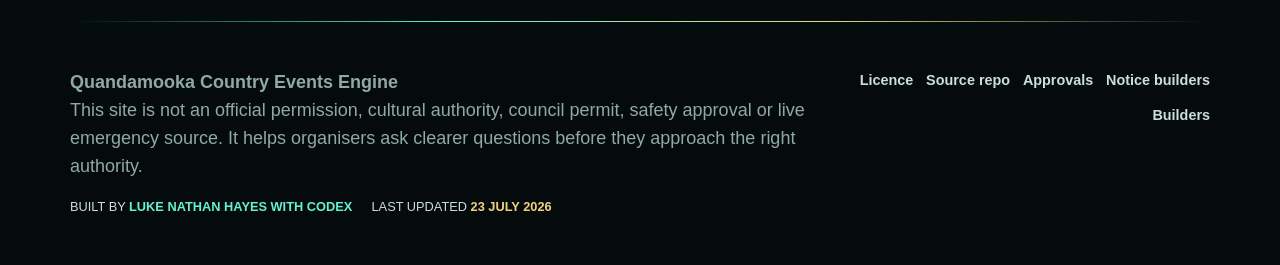
==== commit 43d4f575: "Create living network design and map-first places" ====
--- a/index.html
+++ b/index.html
@@ -8,12 +8,13 @@
     <meta property="og:description" content="Markdown builders, event catalogues and public-safe planning flows for island-scale events.">
     <meta property="og:image" content="assets/images/hero-engine.webp">
     <title>Quandamooka Country Events Engine</title>
-    <link rel="icon" href="assets/images/hero-engine.webp">
-    <link rel="stylesheet" href="assets/styles.css?v=hero-left-20260602">
+        <link rel="stylesheet" href="assets/styles.css?v=living-network-20260723">
     <script defer src="assets/noticeboard-data.js?v=public-release-20260523"></script>
     <script defer src="assets/site-data.js?v=public-release-20260523"></script>
-    <script defer src="assets/app.js?v=public-release-20260523"></script>
-  </head>
+    <script defer src="assets/app.js?v=living-network-20260723"></script>
+    <link rel="icon" href="assets/favicon.svg" type="image/svg+xml">
+  <link rel="shortcut icon" href="assets/favicon.ico" type="image/x-icon">
+</head>
   <body data-page="home">
     <a class="skip-link" href="#main">Skip to content</a>
     <header class="site-header" data-site-header></header>
--- a/assets/styles.css
+++ b/assets/styles.css
@@ -668,7 +668,7 @@
 .place-map-shell {
   display: grid;
   gap: 1rem;
-  grid-template-columns: minmax(0, 1fr) minmax(280px, 0.52fr);
+  grid-template-columns: minmax(0, 1.45fr) minmax(260px, 0.55fr);
   margin-bottom: 1rem;
 }
 
@@ -676,7 +676,9 @@
   background: #0a1518;
   border: 1px solid var(--line);
   border-radius: 8px;
-  min-height: 32rem;
+  height: clamp(30rem, 72vh, 48rem);
+  min-height: 30rem;
+  position: relative;
   overflow: hidden;
 }
 
@@ -694,9 +696,134 @@
   color: var(--text);
 }
 
-.map-pin-shell {
+.map-symbol-icon {
   background: transparent;
   border: 0;
+}
+
+.map-symbol-pin {
+  align-items: center;
+  background: #fff;
+  border: 1.5px solid #172126;
+  border-radius: 50% 50% 50% 12%;
+  box-shadow: 0 2px 7px rgba(0, 0, 0, 0.62);
+  display: flex;
+  font-family: "Apple Color Emoji", "Segoe UI Emoji", sans-serif;
+  font-size: 20px;
+  height: 36px;
+  justify-content: center;
+  line-height: 1;
+  position: relative;
+  transform: rotate(-45deg);
+  transition: filter 120ms ease, transform 120ms ease;
+  width: 36px;
+}
+
+.map-symbol-pin.is-shared { box-shadow: 0 3px 9px rgba(0, 0, 0, 0.78); }
+.map-symbol-pin.is-active {
+  background: #fff8cc;
+  border-color: #172126;
+  box-shadow: 0 3px 10px rgba(0, 0, 0, 0.7);
+  height: 40px;
+  width: 40px;
+}
+.map-symbol-glyph {
+  display: block;
+  transform: rotate(45deg);
+}
+
+.map-action-controls {
+  display: flex;
+  flex-wrap: wrap;
+  gap: 0.45rem;
+  left: max(0.65rem, env(safe-area-inset-left));
+  position: absolute;
+  right: max(0.65rem, env(safe-area-inset-right));
+  top: max(0.65rem, env(safe-area-inset-top));
+  z-index: 700;
+}
+
+.map-action-controls button {
+  background: rgba(7, 17, 18, 0.9);
+  border: 1px solid rgba(255,255,255,0.45);
+  border-radius: 999px;
+  color: #fff;
+  cursor: pointer;
+  min-height: 2.75rem;
+  padding: 0.55rem 0.8rem;
+}
+
+.map-symbol-key {
+  display: grid;
+  gap: 0.35rem 0.8rem;
+  grid-template-columns: repeat(2, minmax(0, 1fr));
+  margin: 0.55rem 0;
+}
+
+.map-symbol-key span { white-space: nowrap; }
+
+.map-source-panel,
+.map-location-status {
+  background: rgba(7, 17, 18, 0.94);
+  border-radius: 8px;
+  color: #eef8f5;
+  flex-basis: 100%;
+  font-size: 0.78rem;
+  margin: 0;
+  max-width: 34rem;
+  padding: 0.65rem 0.75rem;
+}
+
+.map-location-status:empty { display: none; }
+
+.real-place-map.is-dropping-field-pin { cursor: crosshair; }
+
+.field-pin-dialog {
+  background: transparent;
+  border: 0;
+  color: var(--text);
+  margin: auto;
+  max-height: calc(100dvh - 1rem);
+  max-width: 38rem;
+  padding: 0;
+  width: calc(100% - 1rem);
+}
+
+.field-pin-dialog::backdrop { background: rgba(2, 8, 12, 0.76); }
+
+.field-pin-sheet {
+  background: #091518;
+  border: 1px solid rgba(103, 234, 212, 0.35);
+  border-radius: 16px;
+  display: grid;
+  gap: 0.85rem;
+  max-height: calc(100dvh - 1rem);
+  overflow-y: auto;
+  padding: 1rem;
+}
+
+.field-pin-heading,
+.field-pin-actions {
+  align-items: center;
+  display: flex;
+  gap: 0.65rem;
+  justify-content: space-between;
+}
+
+.field-pin-heading h3 { margin: 0; }
+.field-pin-close { background: transparent; border: 0; color: var(--text); font-size: 2rem; }
+.field-pin-privacy { color: var(--muted); font-size: 0.86rem; margin: 0; }
+.field-pin-position { background: rgba(103, 234, 212, 0.08); border-radius: 8px; color: var(--aqua); padding: 0.7rem; }
+.field-pin-grid { display: grid; gap: 0.75rem; grid-template-columns: 1fr 1fr; }
+.field-pin-sheet label { color: var(--soft); display: grid; gap: 0.35rem; font-family: var(--heading); font-size: 0.9rem; font-weight: 800; }
+.field-pin-sheet .select-input { max-width: none; }
+.field-pin-clear { background: transparent; border: 0; color: var(--coral); cursor: pointer; justify-self: start; }
+.field-pin-clear:disabled { cursor: default; opacity: 0.4; }
+
+.map-position-note {
+  border-left: 3px solid var(--gold);
+  font-size: 0.88rem;
+  padding-left: 0.7rem;
 }
 
 .map-pin {
@@ -1274,7 +1401,532 @@
     width: 100%;
   }
 
+  .section:has(.real-place-map) .site-shell {
+    padding-left: 0;
+    padding-right: 0;
+  }
+
+  .section:has(.real-place-map) .section-heading,
+  .section:has(.real-place-map) .control-bar,
+  .section:has(.real-place-map) .map-shortcuts,
+  .section:has(.real-place-map) .place-detail,
+  .section:has(.real-place-map) .place-list,
+  .section:has(.real-place-map) .empty-note {
+    margin-left: 1rem;
+    margin-right: 1rem;
+  }
+
+  .real-place-map {
+    border-left: 0;
+    border-radius: 0;
+    border-right: 0;
+    height: min(72svh, 42rem);
+    min-height: 28rem;
+  }
+
+  .field-pin-dialog {
+    margin: auto 0 0;
+    max-width: none;
+    width: 100%;
+  }
+
+  .field-pin-sheet { border-radius: 18px 18px 0 0; padding-bottom: max(1rem, env(safe-area-inset-bottom)); }
+  .field-pin-grid { grid-template-columns: 1fr; }
+  .field-pin-actions { align-items: stretch; flex-direction: column; }
+
   .site-footer {
     display: grid;
   }
 }
+
+/* Living network design language — branching like mycelium, faceted like crystal. */
+:root {
+  --ink: #050b0d;
+  --ink-2: #0a1517;
+  --panel: rgba(10, 24, 25, 0.78);
+  --panel-strong: #102729;
+  --text: #f4fbf5;
+  --soft: #c9dfd8;
+  --muted: #8fa9a3;
+  --line: rgba(173, 232, 212, 0.17);
+  --aqua: #65f1ce;
+  --gold: #efd27f;
+  --coral: #ff826d;
+  --violet: #b49bff;
+  --green: #8bf2aa;
+  --crystal: #b8f8ed;
+  --shadow: 0 28px 90px rgba(0, 0, 0, 0.43);
+  --radius: 18px;
+  --scroll-progress: 0%;
+}
+
+body {
+  background:
+    radial-gradient(circle at 12% 8%, rgba(101, 241, 206, 0.12), transparent 24rem),
+    radial-gradient(circle at 88% 20%, rgba(180, 155, 255, 0.1), transparent 30rem),
+    radial-gradient(circle at 45% 72%, rgba(239, 210, 127, 0.065), transparent 28rem),
+    linear-gradient(155deg, #050b0d 0%, #091416 46%, #0c111b 100%);
+  background-attachment: fixed;
+}
+
+body::before {
+  background-image:
+    linear-gradient(118deg, transparent 47%, rgba(101, 241, 206, 0.035) 49%, transparent 51%),
+    linear-gradient(62deg, transparent 47%, rgba(239, 210, 127, 0.025) 49%, transparent 51%);
+  background-size: 176px 146px, 221px 184px;
+  content: "";
+  inset: 0;
+  opacity: 0.8;
+  pointer-events: none;
+  position: fixed;
+  z-index: -1;
+}
+
+.site-header {
+  backdrop-filter: blur(18px) saturate(135%);
+  background: rgba(5, 11, 13, 0.76);
+}
+
+.site-header::after {
+  background: linear-gradient(90deg, var(--aqua), var(--gold), var(--violet));
+  bottom: -1px;
+  box-shadow: 0 0 14px rgba(101, 241, 206, 0.6);
+  content: "";
+  height: 2px;
+  left: 0;
+  position: absolute;
+  transition: width 120ms linear;
+  width: var(--scroll-progress);
+}
+
+.brand-mark {
+  align-items: center;
+  display: flex;
+  gap: 0.62rem;
+}
+
+.brand-organism {
+  fill: var(--gold);
+  flex: 0 0 auto;
+  height: 2.35rem;
+  overflow: visible;
+  width: 2.35rem;
+}
+
+.brand-organism path {
+  fill: none;
+  stroke: var(--aqua);
+  stroke-linecap: round;
+  stroke-linejoin: round;
+  stroke-width: 1.7;
+}
+
+.brand-organism circle {
+  animation: node-breathe 3.4s ease-in-out infinite alternate;
+  filter: drop-shadow(0 0 5px rgba(239, 210, 127, 0.8));
+  transform-box: fill-box;
+  transform-origin: center;
+}
+
+.brand-organism circle:nth-of-type(2n) { animation-delay: -1.7s; }
+.brand-words { display: grid; }
+
+.hero {
+  isolation: isolate;
+  min-height: clamp(27rem, 62vh, 39rem);
+  --pointer-x: 0;
+  --pointer-y: 0;
+}
+
+.hero--home {
+  min-height: clamp(39rem, 88svh, 58rem);
+}
+
+.hero--places {
+  min-height: clamp(21rem, 43vh, 27rem);
+  padding-bottom: 2.7rem;
+  padding-top: 5.6rem;
+}
+
+.hero--places h1 {
+  font-size: clamp(2.55rem, 5vw, 4.6rem);
+  max-width: 15ch;
+}
+
+.hero-media {
+  transform: scale(1.045) translate(calc(var(--pointer-x) * -0.7rem), calc(var(--pointer-y) * -0.45rem));
+  transition: transform 900ms cubic-bezier(.2,.8,.2,1);
+}
+
+.hero-media img {
+  filter: saturate(0.9) contrast(1.06);
+}
+
+.hero::after {
+  background:
+    radial-gradient(circle at calc(76% + var(--pointer-x) * 3%) calc(34% + var(--pointer-y) * 3%), rgba(101, 241, 206, 0.2), transparent 17rem),
+    linear-gradient(90deg, rgba(5, 11, 13, 0.97), rgba(5, 11, 13, 0.7) 47%, rgba(5, 11, 13, 0.18)),
+    linear-gradient(0deg, rgba(5, 11, 13, 0.82), transparent 50%);
+}
+
+.hero-organism {
+  inset: 0;
+  opacity: 0.44;
+  pointer-events: none;
+  position: absolute;
+  width: 100%;
+  height: 100%;
+  z-index: 2;
+}
+
+.organism-network path {
+  animation: network-flow 11s linear infinite;
+  fill: none;
+  stroke: url("#network-gradient");
+  stroke: rgba(128, 247, 218, 0.68);
+  stroke-dasharray: 3 11 34 18;
+  stroke-linecap: round;
+  stroke-width: 1.35;
+  vector-effect: non-scaling-stroke;
+}
+
+.organism-network path:nth-child(2) { animation-duration: 15s; stroke: rgba(239, 210, 127, 0.58); }
+.organism-network path:nth-child(3) { animation-duration: 8s; stroke: rgba(180, 155, 255, 0.54); }
+
+.organism-nodes { fill: var(--crystal); }
+.organism-nodes circle {
+  animation: node-breathe 2.8s ease-in-out infinite alternate;
+  filter: drop-shadow(0 0 10px rgba(101, 241, 206, 0.9));
+  transform-box: fill-box;
+  transform-origin: center;
+}
+.organism-nodes circle:nth-child(2n) { animation-delay: -1.4s; fill: var(--gold); }
+
+.hero-copy { z-index: 3; }
+.hero h1 { text-wrap: balance; }
+.hero-lede { text-wrap: pretty; }
+
+.living-divider {
+  height: clamp(3.4rem, 7vw, 6rem);
+  left: 50%;
+  max-width: 100rem;
+  opacity: 0.72;
+  overflow: hidden;
+  position: absolute;
+  top: calc(clamp(3.4rem, 7vw, 6rem) * -0.5);
+  transform: translateX(-50%);
+  width: 100%;
+}
+
+.living-divider svg { height: 100%; width: 100%; }
+.living-branch {
+  fill: none;
+  stroke-linecap: round;
+  stroke-width: 1.4;
+  vector-effect: non-scaling-stroke;
+}
+.branch-a { stroke: rgba(101, 241, 206, 0.65); }
+.branch-b { stroke: rgba(239, 210, 127, 0.58); }
+.living-nodes { fill: var(--crystal); }
+.living-nodes circle { filter: drop-shadow(0 0 6px rgba(101, 241, 206, 0.85)); }
+
+.section {
+  border-top: 0 !important;
+  position: relative;
+}
+
+.motion-ready .hero-copy,
+.motion-ready .hero-media,
+.motion-ready .section-heading,
+.motion-ready .living-divider,
+.motion-ready .map-truth-band,
+.motion-ready .place-map-shell,
+.motion-ready .portal-card {
+  opacity: 0;
+  transform: translateY(1.25rem);
+  transition: opacity 850ms ease, transform 950ms cubic-bezier(.18,.8,.2,1);
+}
+
+.motion-ready .hero-media { transform: scale(1.08); }
+.motion-ready .living-divider { transform: translate(-50%, 0.7rem); }
+.motion-ready .portal-card:nth-child(2) { transition-delay: 90ms; }
+.motion-ready .portal-card:nth-child(3) { transition-delay: 180ms; }
+.motion-ready .portal-card:nth-child(4) { transition-delay: 270ms; }
+
+.motion-ready .is-grown {
+  opacity: 1;
+  transform: translateY(0);
+}
+.motion-ready .hero-media.is-grown {
+  transform: scale(1.045) translate(calc(var(--pointer-x) * -0.7rem), calc(var(--pointer-y) * -0.45rem));
+}
+.motion-ready .living-divider.is-grown { transform: translate(-50%, 0); }
+.motion-ready .living-divider.is-grown .living-branch {
+  animation: branch-grow 2.4s cubic-bezier(.2,.8,.2,1) both, network-flow 12s linear 2.4s infinite;
+  stroke-dasharray: 1;
+  stroke-dashoffset: 1;
+}
+.motion-ready .living-divider.is-grown .branch-b { animation-delay: 180ms, 2.58s; }
+
+.tile,
+.panel,
+.event-card,
+.entity-card,
+.place-detail,
+.form-panel,
+.page-nav a,
+.place-directory {
+  backdrop-filter: blur(13px) saturate(125%);
+  background: linear-gradient(145deg, rgba(17, 42, 41, 0.78), rgba(8, 18, 23, 0.88));
+  border-color: rgba(173, 232, 212, 0.18);
+  border-radius: var(--radius);
+  box-shadow: inset 0 1px rgba(255,255,255,0.035), 0 18px 55px rgba(0,0,0,0.18);
+}
+
+.link-card {
+  overflow: hidden;
+  position: relative;
+  transition: border-color 240ms ease, box-shadow 300ms ease, transform 300ms cubic-bezier(.2,.8,.2,1);
+}
+.link-card::before {
+  background: radial-gradient(circle, rgba(101,241,206,0.24), transparent 68%);
+  content: "";
+  height: 10rem;
+  opacity: 0;
+  position: absolute;
+  right: -5rem;
+  top: -5rem;
+  transform: scale(0.4);
+  transition: opacity 350ms ease, transform 500ms ease;
+  width: 10rem;
+}
+.link-card:hover,
+.link-card:focus-visible {
+  border-color: rgba(101, 241, 206, 0.58);
+  box-shadow: 0 24px 60px rgba(0,0,0,0.32), 0 0 30px rgba(101,241,206,0.08);
+  transform: translateY(-6px);
+}
+.link-card:hover::before,
+.link-card:focus-visible::before { opacity: 1; transform: scale(1); }
+
+.portal-card { min-height: 17rem; padding: 1.2rem; }
+.portal-number {
+  color: var(--gold);
+  font-family: var(--heading);
+  font-size: 0.78rem;
+  font-weight: 900;
+  letter-spacing: 0.12em;
+}
+.portal-card h3 { font-size: clamp(1.35rem, 2vw, 1.8rem); max-width: 10ch; }
+.portal-arrow { align-self: end; color: var(--aqua); margin-top: auto; }
+.portal-arrow svg { height: 1.4rem; transition: transform 300ms ease; width: 1.4rem; }
+.portal-card:hover .portal-arrow svg { transform: translateX(0.5rem); }
+
+.button {
+  border-radius: 999px;
+  overflow: hidden;
+  position: relative;
+  transition: box-shadow 260ms ease, transform 220ms ease, background 220ms ease;
+}
+.button:hover,
+.button:focus-visible { box-shadow: 0 0 0 4px rgba(101,241,206,0.12), 0 12px 35px rgba(0,0,0,0.28); transform: translateY(-2px); }
+.button svg { transition: transform 260ms ease; }
+.button:hover svg { transform: translateX(0.3rem); }
+
+.place-explorer {
+  padding-top: 2rem;
+}
+.place-explorer .living-divider { top: -1rem; }
+.place-explorer .section-heading {
+  align-items: end;
+  margin-bottom: 1.15rem;
+}
+
+.map-truth-band {
+  background: linear-gradient(90deg, rgba(101, 241, 206, 0.1), rgba(239, 210, 127, 0.07));
+  border: 1px solid rgba(101, 241, 206, 0.24);
+  border-radius: var(--radius);
+  display: grid;
+  gap: 0.8rem;
+  grid-template-columns: repeat(3, 1fr);
+  margin-bottom: 1rem;
+  padding: 0.9rem 1rem;
+}
+.map-truth-band span { color: var(--muted); display: grid; font-size: 0.84rem; }
+.map-truth-band strong { color: var(--text); font-family: var(--heading); font-size: 1.02rem; }
+
+.place-controls {
+  background: rgba(5, 14, 16, 0.72);
+  border: 1px solid var(--line);
+  border-radius: var(--radius);
+  padding: 0.65rem;
+}
+.search-input,
+.select-input {
+  background: rgba(4, 12, 14, 0.88);
+  border-color: rgba(173, 232, 212, 0.2);
+  border-radius: 12px;
+}
+
+.map-shortcuts {
+  flex-wrap: nowrap;
+  margin: 0.7rem 0;
+  overflow-x: auto;
+  padding-bottom: 0.25rem;
+  scrollbar-width: none;
+}
+.map-shortcuts::-webkit-scrollbar { display: none; }
+.map-shortcut-button { border-radius: 999px; flex: 0 0 auto; }
+
+.place-map-shell {
+  background: rgba(4, 12, 14, 0.72);
+  border: 1px solid rgba(173, 232, 212, 0.19);
+  border-radius: 22px;
+  box-shadow: var(--shadow);
+  gap: 0;
+  overflow: hidden;
+}
+.real-place-map {
+  border: 0;
+  border-radius: 0;
+  height: clamp(34rem, 70vh, 50rem);
+}
+.place-detail {
+  border: 0;
+  border-left: 1px solid var(--line);
+  border-radius: 0;
+  overflow-y: auto;
+  padding: 1.25rem;
+}
+.leaflet-tooltip {
+  background: rgba(5, 14, 16, 0.94);
+  border: 1px solid rgba(101,241,206,0.35);
+  border-radius: 8px;
+  color: var(--text);
+  font-family: var(--body);
+}
+.leaflet-tooltip-top::before { border-top-color: rgba(5, 14, 16, 0.94); }
+
+.map-action-controls button {
+  backdrop-filter: blur(10px);
+  border-color: rgba(101,241,206,0.38);
+  transition: background 180ms ease, border-color 180ms ease, transform 180ms ease;
+}
+.map-action-controls button:hover,
+.map-action-controls button:focus-visible { background: rgba(17, 52, 49, 0.96); border-color: var(--aqua); transform: translateY(-2px); }
+
+.place-directory {
+  border: 1px solid var(--line);
+  margin-top: 1rem;
+  padding: 0;
+}
+.place-directory > summary {
+  align-items: center;
+  cursor: pointer;
+  display: flex;
+  font-family: var(--heading);
+  font-size: 1.05rem;
+  font-weight: 900;
+  justify-content: space-between;
+  list-style: none;
+  padding: 1rem 1.15rem;
+}
+.place-directory > summary::-webkit-details-marker { display: none; }
+.place-directory > summary::before { color: var(--aqua); content: "+"; font-size: 1.5rem; margin-right: 0.7rem; }
+.place-directory[open] > summary::before { content: "−"; }
+.place-directory > summary span { color: var(--muted); font-size: 0.82rem; margin-left: auto; }
+.place-directory > summary strong { color: var(--gold); }
+.place-directory .place-list { border-top: 1px solid var(--line); padding: 1rem; }
+
+.site-footer {
+  align-items: start;
+  border-top: 0;
+  display: grid;
+  gap: 2rem;
+  grid-template-columns: minmax(0, 1.35fr) minmax(16rem, 0.65fr);
+  padding-bottom: 3rem;
+  padding-top: 3rem;
+  position: relative;
+}
+.site-footer::before {
+  background: linear-gradient(90deg, transparent, var(--aqua), var(--gold), transparent);
+  box-shadow: 0 0 18px rgba(101,241,206,0.26);
+  content: "";
+  height: 1px;
+  left: 1.25rem;
+  position: absolute;
+  right: 1.25rem;
+  top: 0;
+}
+.footer-intro { max-width: 47rem; }
+.footer-signature {
+  color: var(--soft);
+  display: flex;
+  flex-wrap: wrap;
+  font-size: 0.8rem;
+  gap: 0.45rem 1.2rem;
+  margin-top: 1rem;
+  text-transform: uppercase;
+}
+.footer-signature strong { color: var(--aqua); }
+.footer-signature time { color: var(--gold); font-weight: 800; }
+.footer-links { justify-content: flex-end; }
+
+@keyframes network-flow {
+  to { stroke-dashoffset: -66; }
+}
+
+@keyframes branch-grow {
+  from { stroke-dashoffset: 1; }
+  to { stroke-dashoffset: 0; }
+}
+
+@keyframes node-breathe {
+  from { opacity: 0.45; transform: scale(0.72); }
+  to { opacity: 1; transform: scale(1.3); }
+}
+
+@media (max-width: 980px) {
+  .hero { min-height: clamp(25rem, 56vh, 34rem); }
+  .hero--home { min-height: min(48rem, 82svh); }
+  .hero--places { min-height: 23rem; }
+  .map-truth-band { grid-template-columns: repeat(3, minmax(0, 1fr)); }
+  .place-detail { border-left: 0; border-top: 1px solid var(--line); max-height: none; }
+  .site-footer { grid-template-columns: 1fr; }
+  .footer-links { justify-content: flex-start; }
+}
+
+@media (max-width: 680px) {
+  .hero,
+  .hero--places {
+    min-height: 27rem;
+    padding-bottom: 2.8rem;
+    padding-top: 4.8rem;
+  }
+  .hero--home { min-height: min(46rem, 86svh); }
+  .hero h1 { font-size: clamp(2.45rem, 12.5vw, 4.1rem); max-width: 10.5ch; }
+  .hero-organism { opacity: 0.58; }
+  .organism-network path { stroke-width: 1.7; }
+  .living-divider { opacity: 0.9; }
+  .portal-card { min-height: 13rem; }
+  .map-truth-band { grid-template-columns: 1fr; }
+  .map-truth-band span { align-items: baseline; display: flex; gap: 0.5rem; }
+  .place-controls { border-left: 0; border-radius: 0; border-right: 0; padding: 0.75rem 1rem; }
+  .place-map-shell { border-left: 0; border-radius: 0; border-right: 0; }
+  .real-place-map { height: min(68svh, 39rem); min-height: 28rem; }
+  .place-directory { border-left: 0; border-radius: 0; border-right: 0; }
+  .place-directory > summary { padding: 1rem; }
+  .footer-signature { display: grid; }
+}
+
+@media (prefers-reduced-motion: reduce) {
+  html { scroll-behavior: auto; }
+  *, *::before, *::after { animation-duration: 0.01ms !important; animation-iteration-count: 1 !important; transition-duration: 0.01ms !important; }
+  .motion-ready .hero-copy,
+  .motion-ready .hero-media,
+  .motion-ready .section-heading,
+  .motion-ready .living-divider,
+  .motion-ready .map-truth-band,
+  .motion-ready .place-map-shell,
+  .motion-ready .portal-card { opacity: 1; transform: none; }
+}
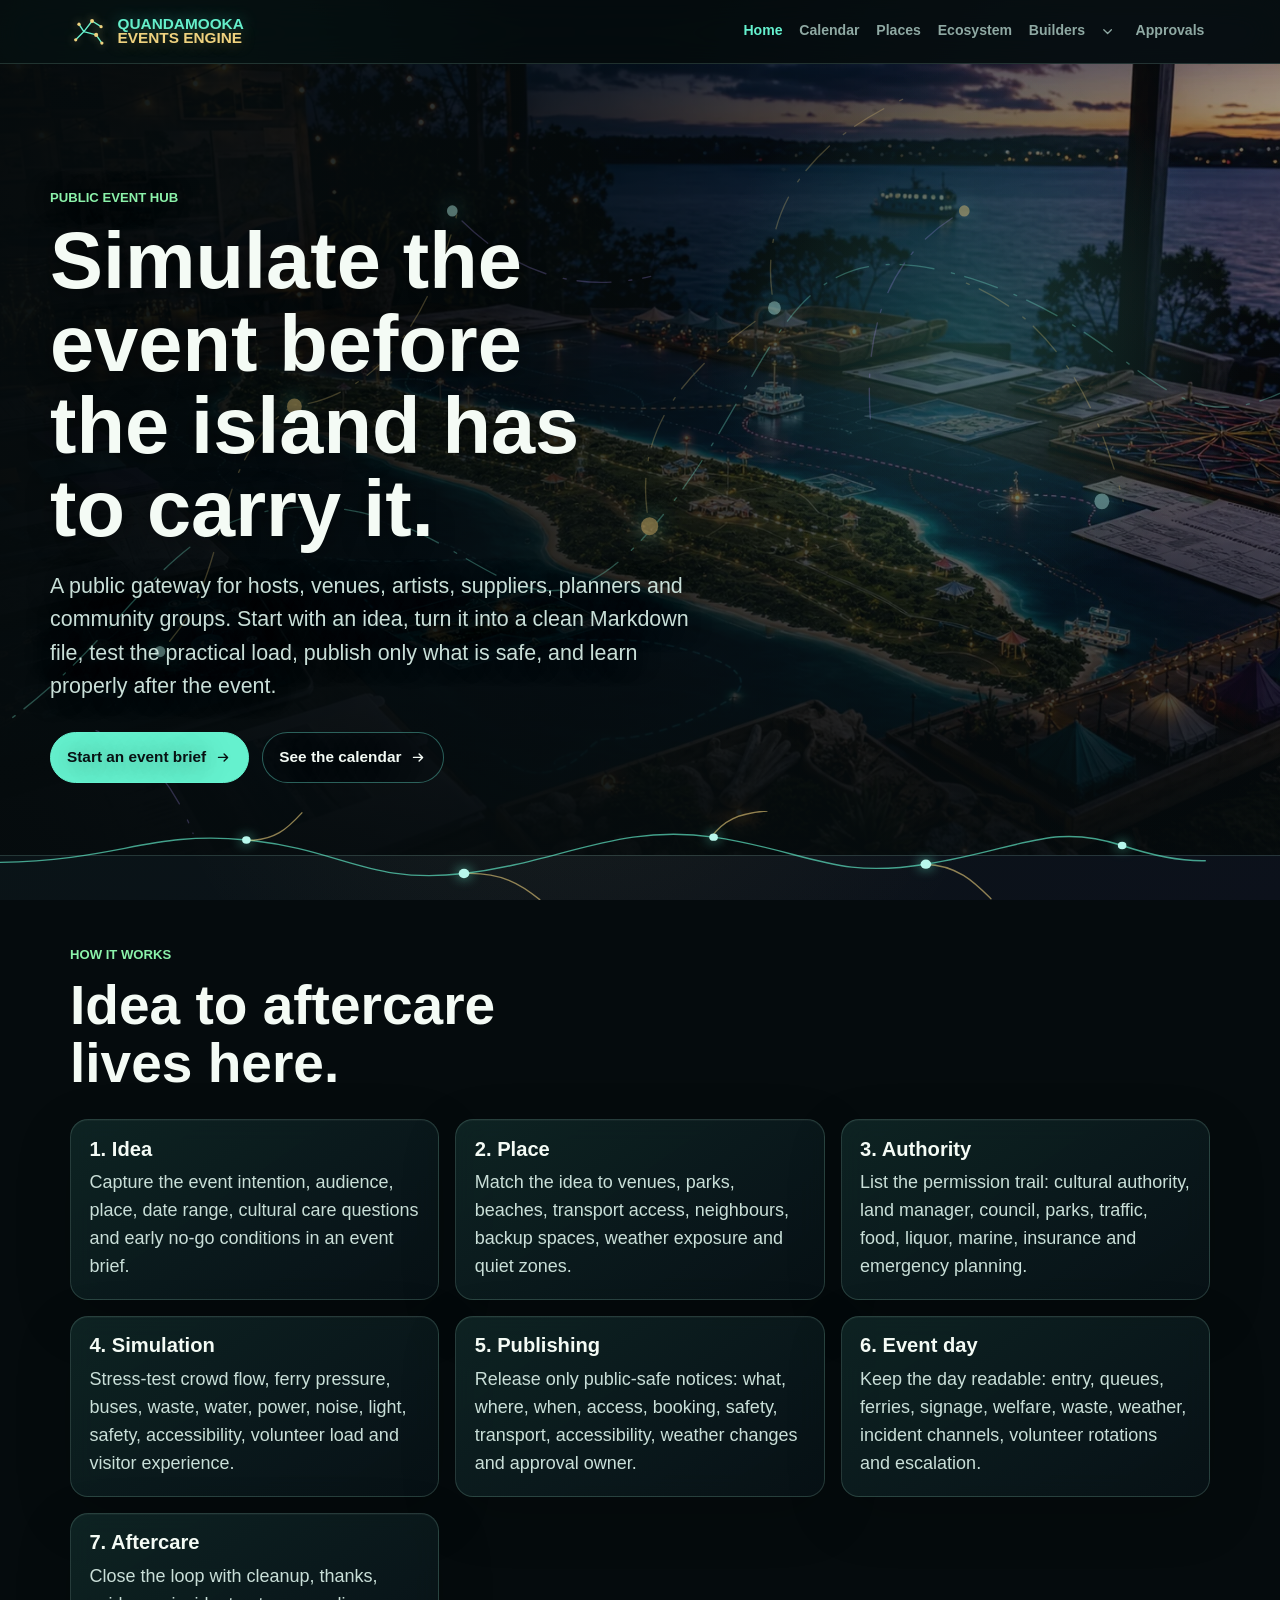
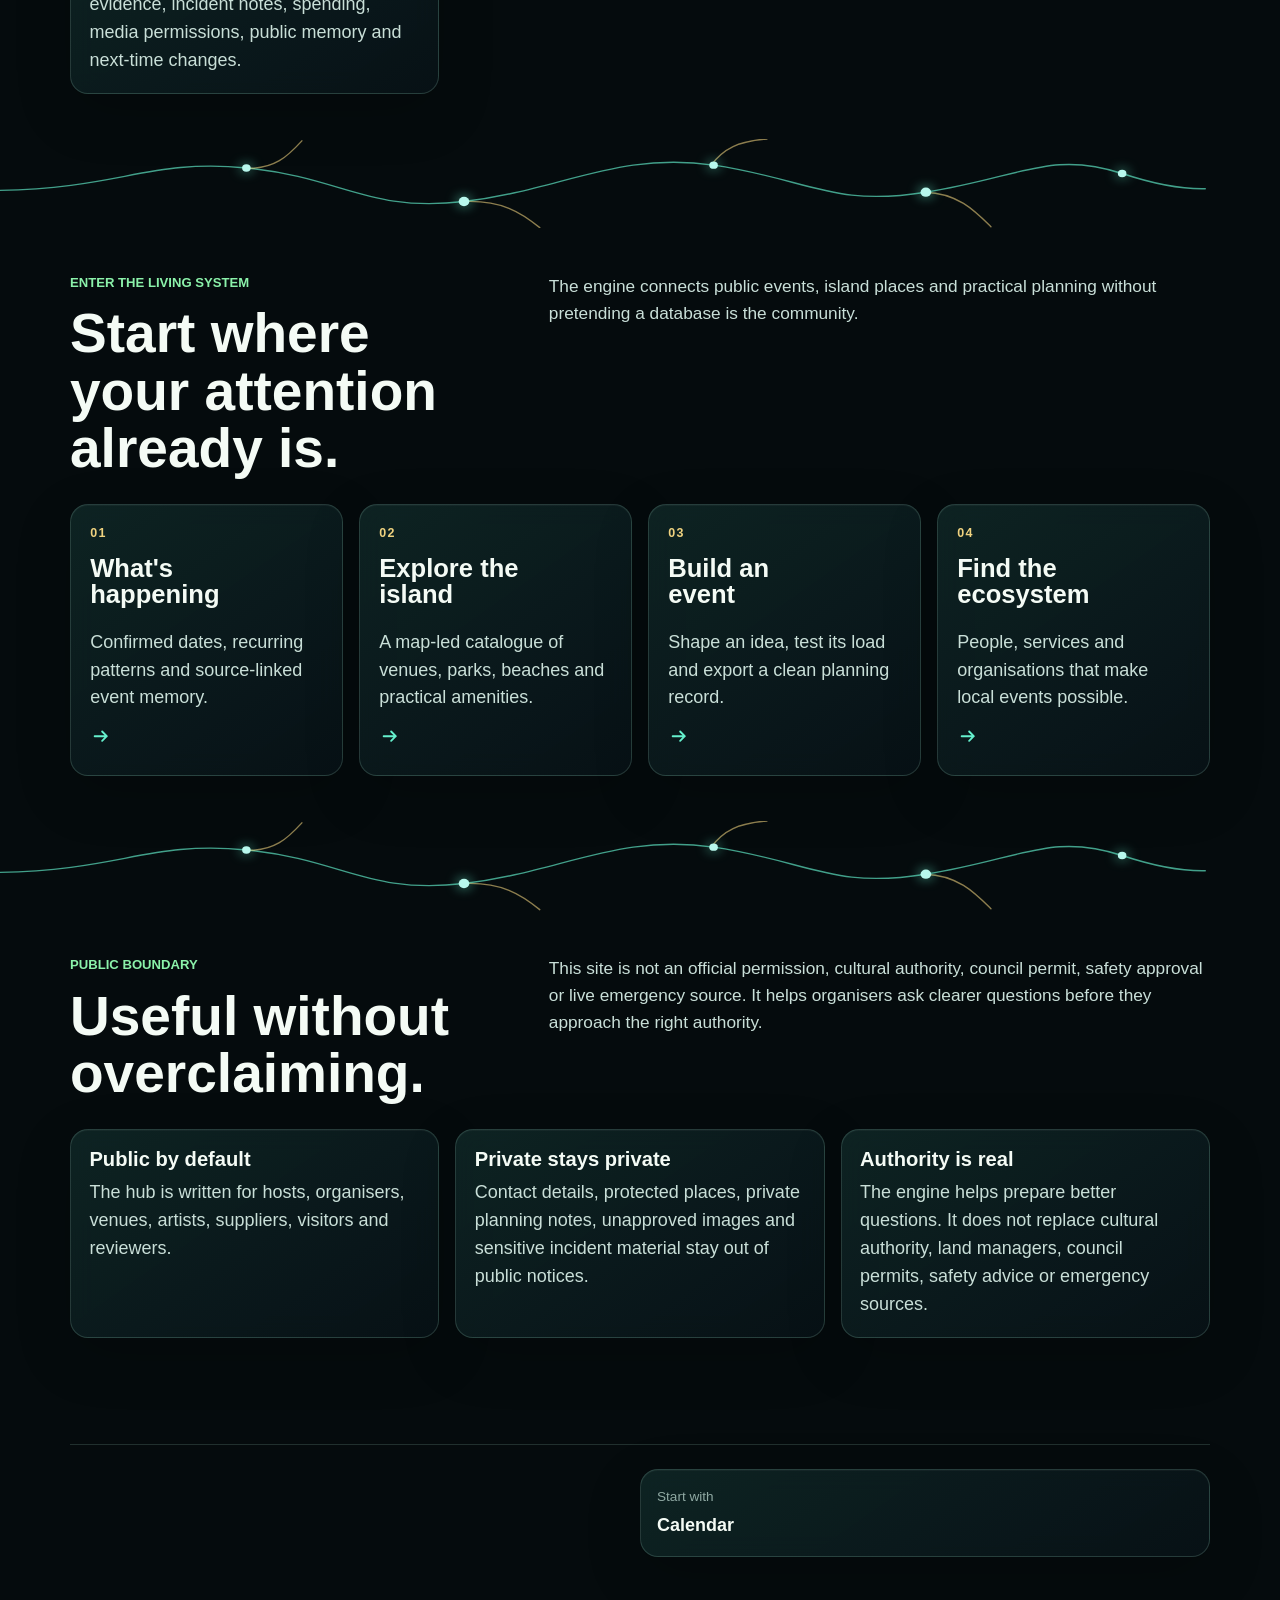
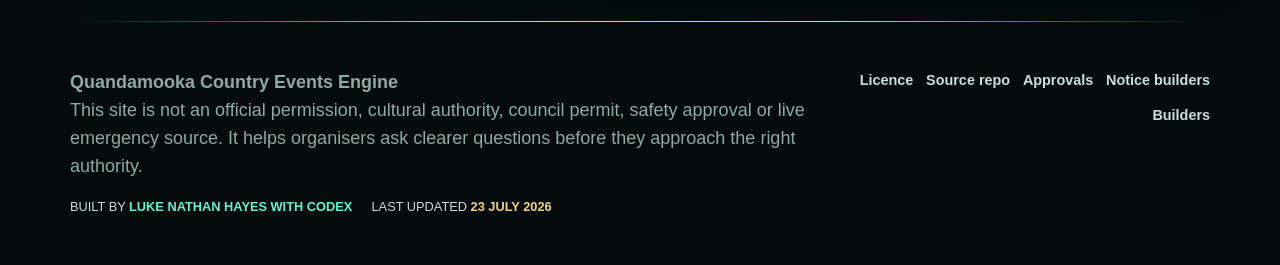
==== commit c42c95e8: "Withhold unverified map pins" ====
--- a/index.html
+++ b/index.html
@@ -8,10 +8,10 @@
     <meta property="og:description" content="Markdown builders, event catalogues and public-safe planning flows for island-scale events.">
     <meta property="og:image" content="assets/images/hero-engine.webp">
     <title>Quandamooka Country Events Engine</title>
-        <link rel="stylesheet" href="assets/styles.css?v=living-network-20260723">
+    <link rel="stylesheet" href="assets/styles.css?v=living-network-20260723b">
     <script defer src="assets/noticeboard-data.js?v=public-release-20260523"></script>
-    <script defer src="assets/site-data.js?v=public-release-20260523"></script>
-    <script defer src="assets/app.js?v=living-network-20260723"></script>
+    <script defer src="assets/site-data.js?v=verified-map-20260723"></script>
+    <script defer src="assets/app.js?v=living-network-20260723b"></script>
     <link rel="icon" href="assets/favicon.svg" type="image/svg+xml">
   <link rel="shortcut icon" href="assets/favicon.ico" type="image/x-icon">
 </head>
--- a/assets/styles.css
+++ b/assets/styles.css
@@ -1778,7 +1778,18 @@
 .map-shortcuts::-webkit-scrollbar { display: none; }
 .map-shortcut-button { border-radius: 999px; flex: 0 0 auto; }
 
+.tag--verified {
+  border-color: rgba(101, 241, 206, 0.55);
+  color: var(--mint);
+}
+
+.tag--withheld {
+  border-color: rgba(244, 219, 129, 0.36);
+  color: var(--gold);
+}
+
 .place-map-shell {
+  --place-map-height: clamp(34rem, 70vh, 50rem);
   background: rgba(4, 12, 14, 0.72);
   border: 1px solid rgba(173, 232, 212, 0.19);
   border-radius: 22px;
@@ -1789,12 +1800,13 @@
 .real-place-map {
   border: 0;
   border-radius: 0;
-  height: clamp(34rem, 70vh, 50rem);
+  height: var(--place-map-height);
 }
 .place-detail {
   border: 0;
   border-left: 1px solid var(--line);
   border-radius: 0;
+  height: var(--place-map-height);
   overflow-y: auto;
   padding: 1.25rem;
 }
@@ -1891,7 +1903,7 @@
   .hero--home { min-height: min(48rem, 82svh); }
   .hero--places { min-height: 23rem; }
   .map-truth-band { grid-template-columns: repeat(3, minmax(0, 1fr)); }
-  .place-detail { border-left: 0; border-top: 1px solid var(--line); max-height: none; }
+  .place-detail { border-left: 0; border-top: 1px solid var(--line); height: auto; max-height: none; }
   .site-footer { grid-template-columns: 1fr; }
   .footer-links { justify-content: flex-start; }
 }
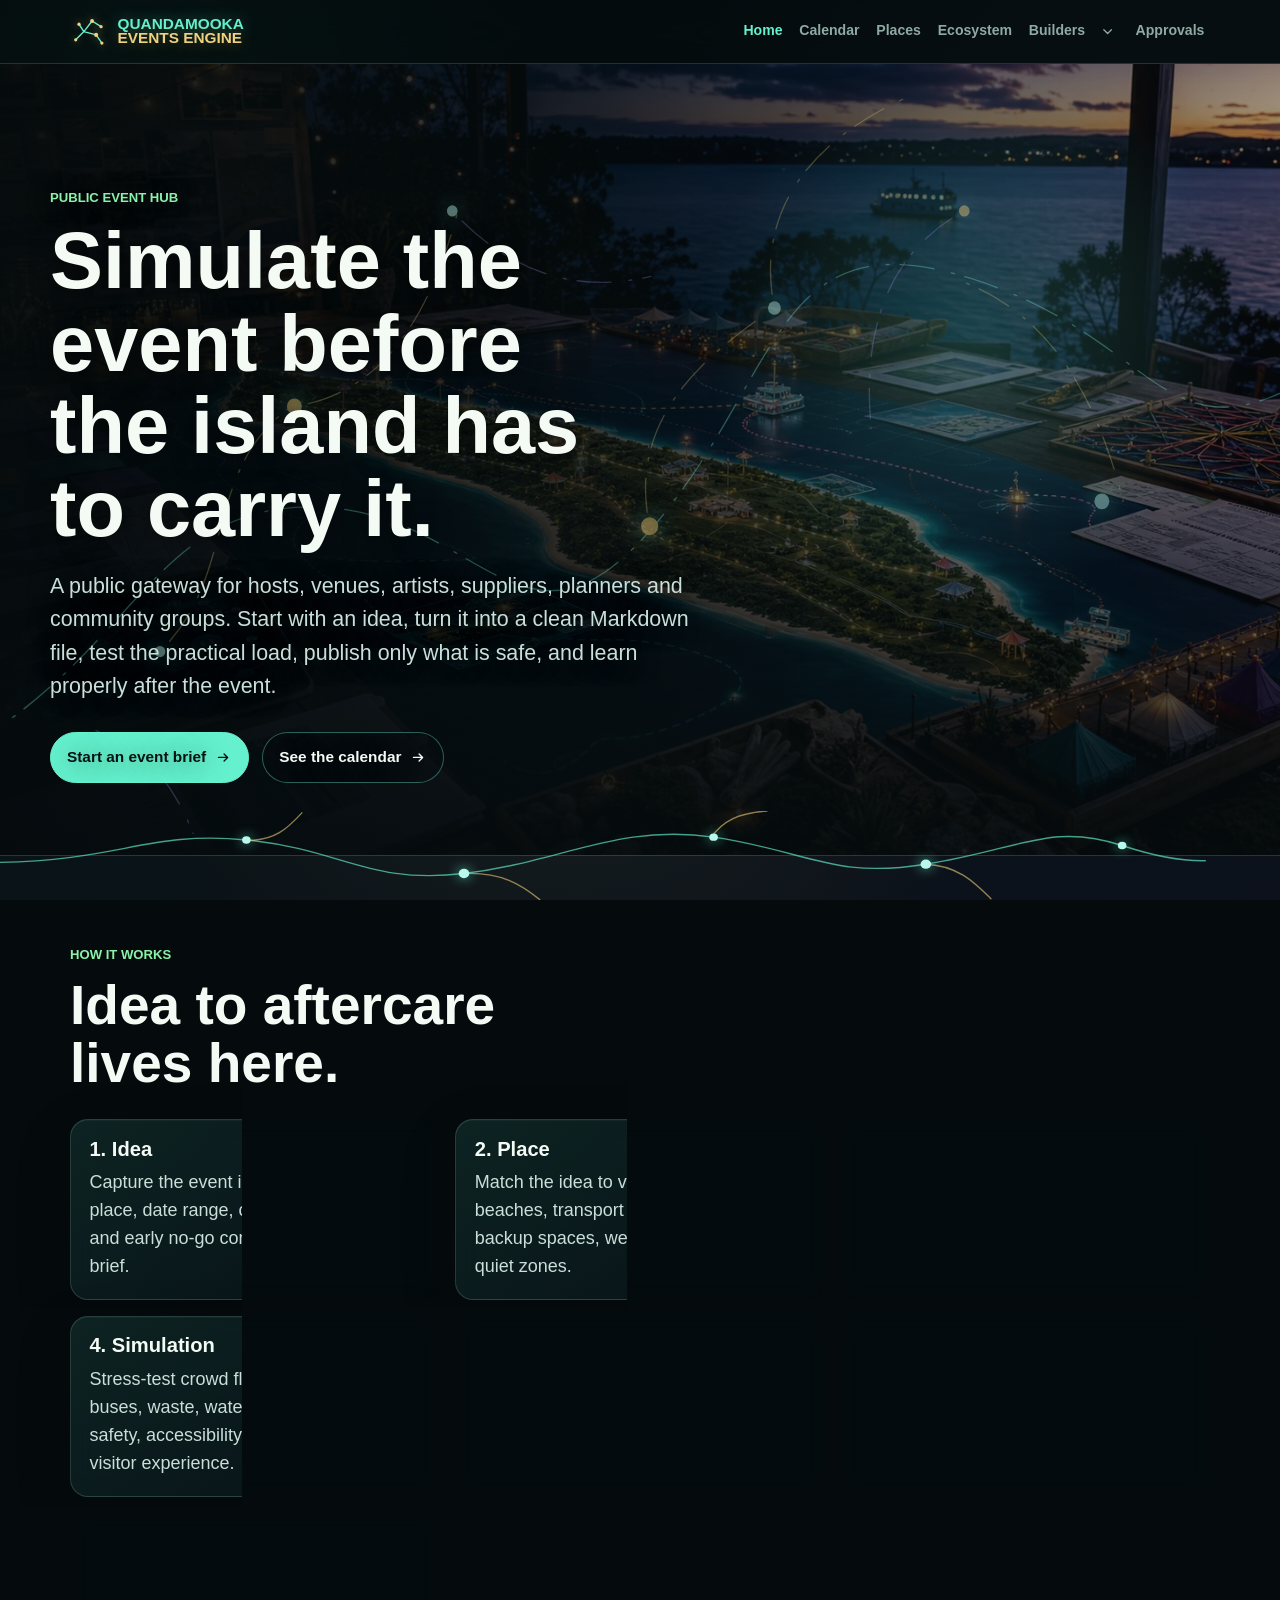
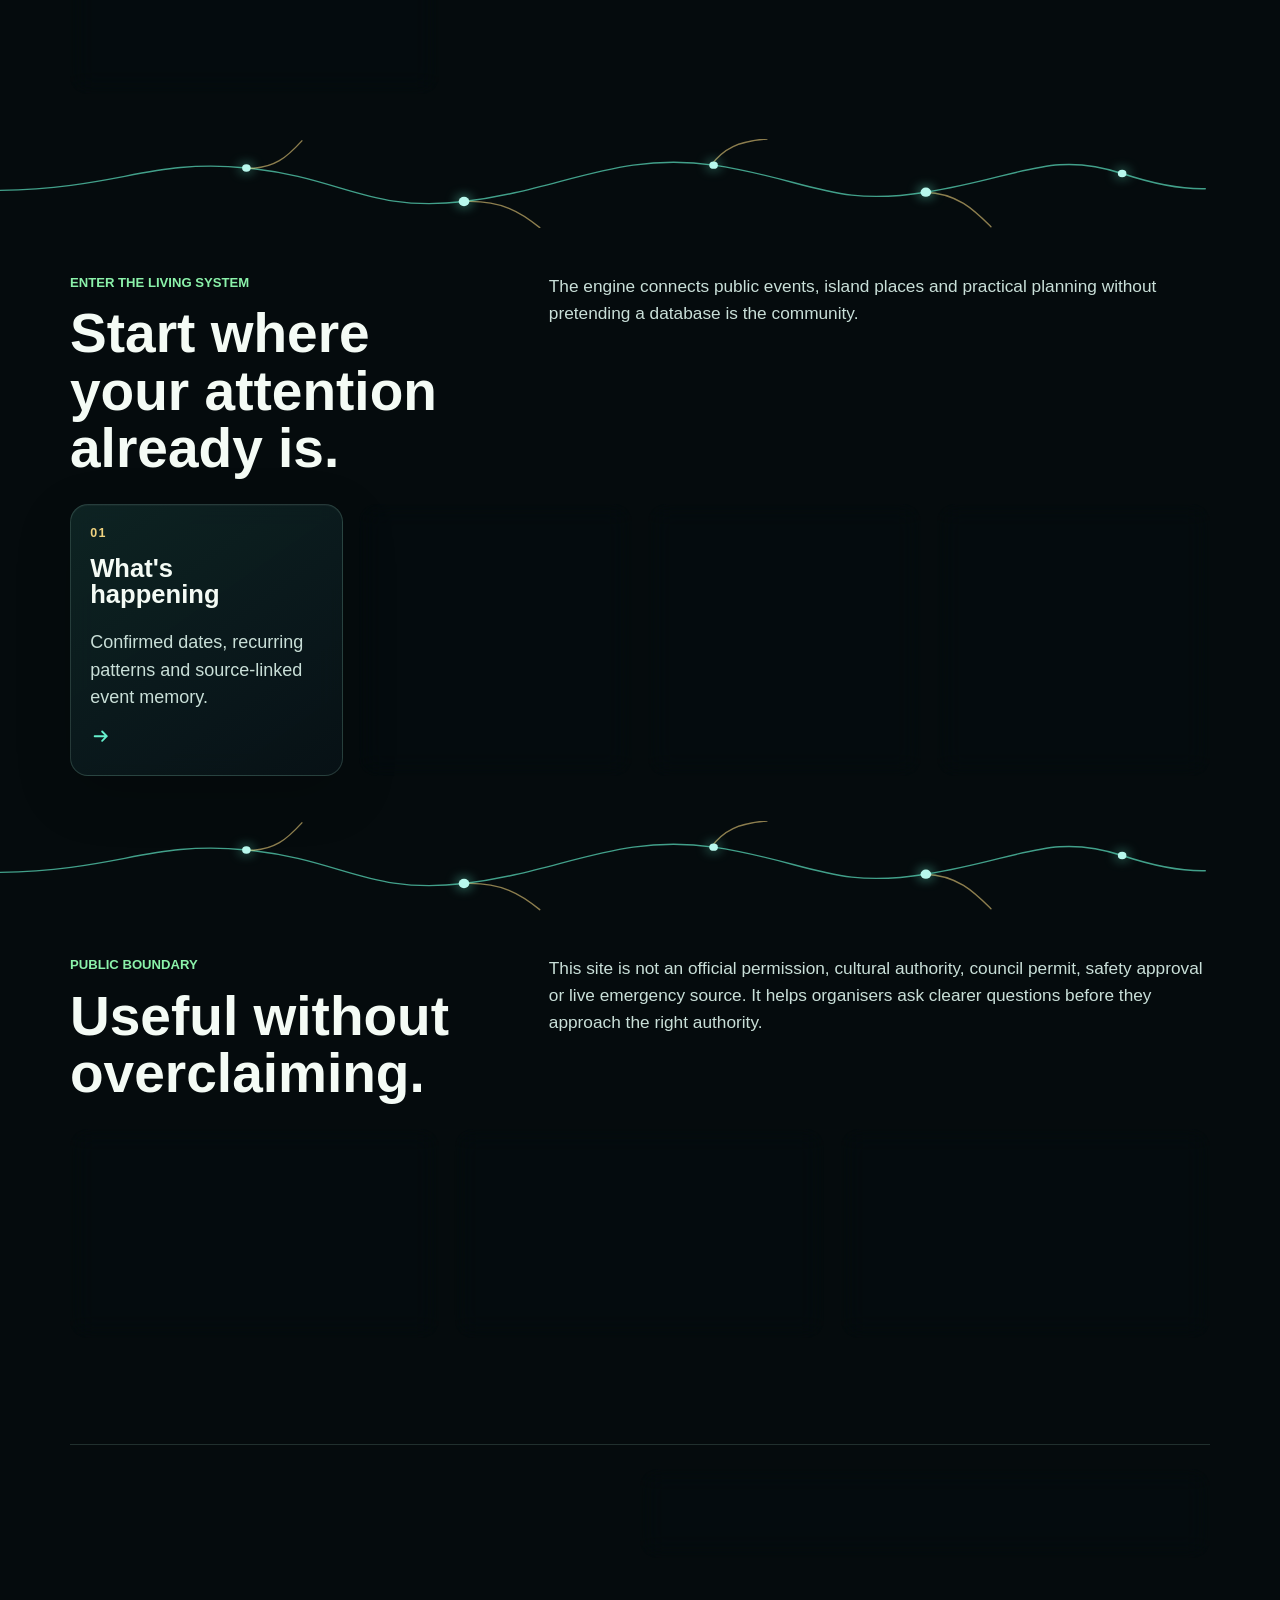
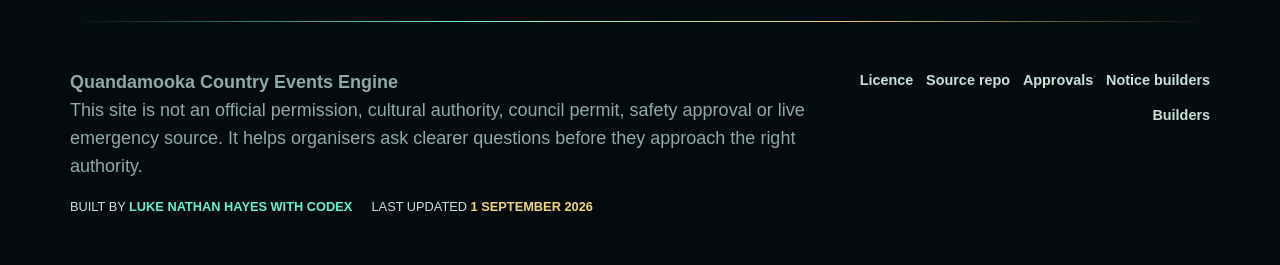
==== commit 6baf3627: "Replace generic favicon with raster icon" ====
--- a/index.html
+++ b/index.html
@@ -12,8 +12,9 @@
     <script defer src="assets/noticeboard-data.js?v=public-release-20260523"></script>
     <script defer src="assets/site-data.js?v=verified-map-20260723"></script>
     <script defer src="assets/app.js?v=living-network-20260723b"></script>
-    <link rel="icon" href="assets/favicon.svg" type="image/svg+xml">
-  <link rel="shortcut icon" href="assets/favicon.ico" type="image/x-icon">
+    <link rel="icon" type="image/png" sizes="32x32" href="assets/favicon-raster-32.png">
+    <link rel="icon" type="image/png" sizes="192x192" href="assets/favicon-raster-192.png">
+    <link rel="apple-touch-icon" sizes="180x180" href="assets/apple-touch-icon-raster-180.png">
 </head>
   <body data-page="home">
     <a class="skip-link" href="#main">Skip to content</a>
